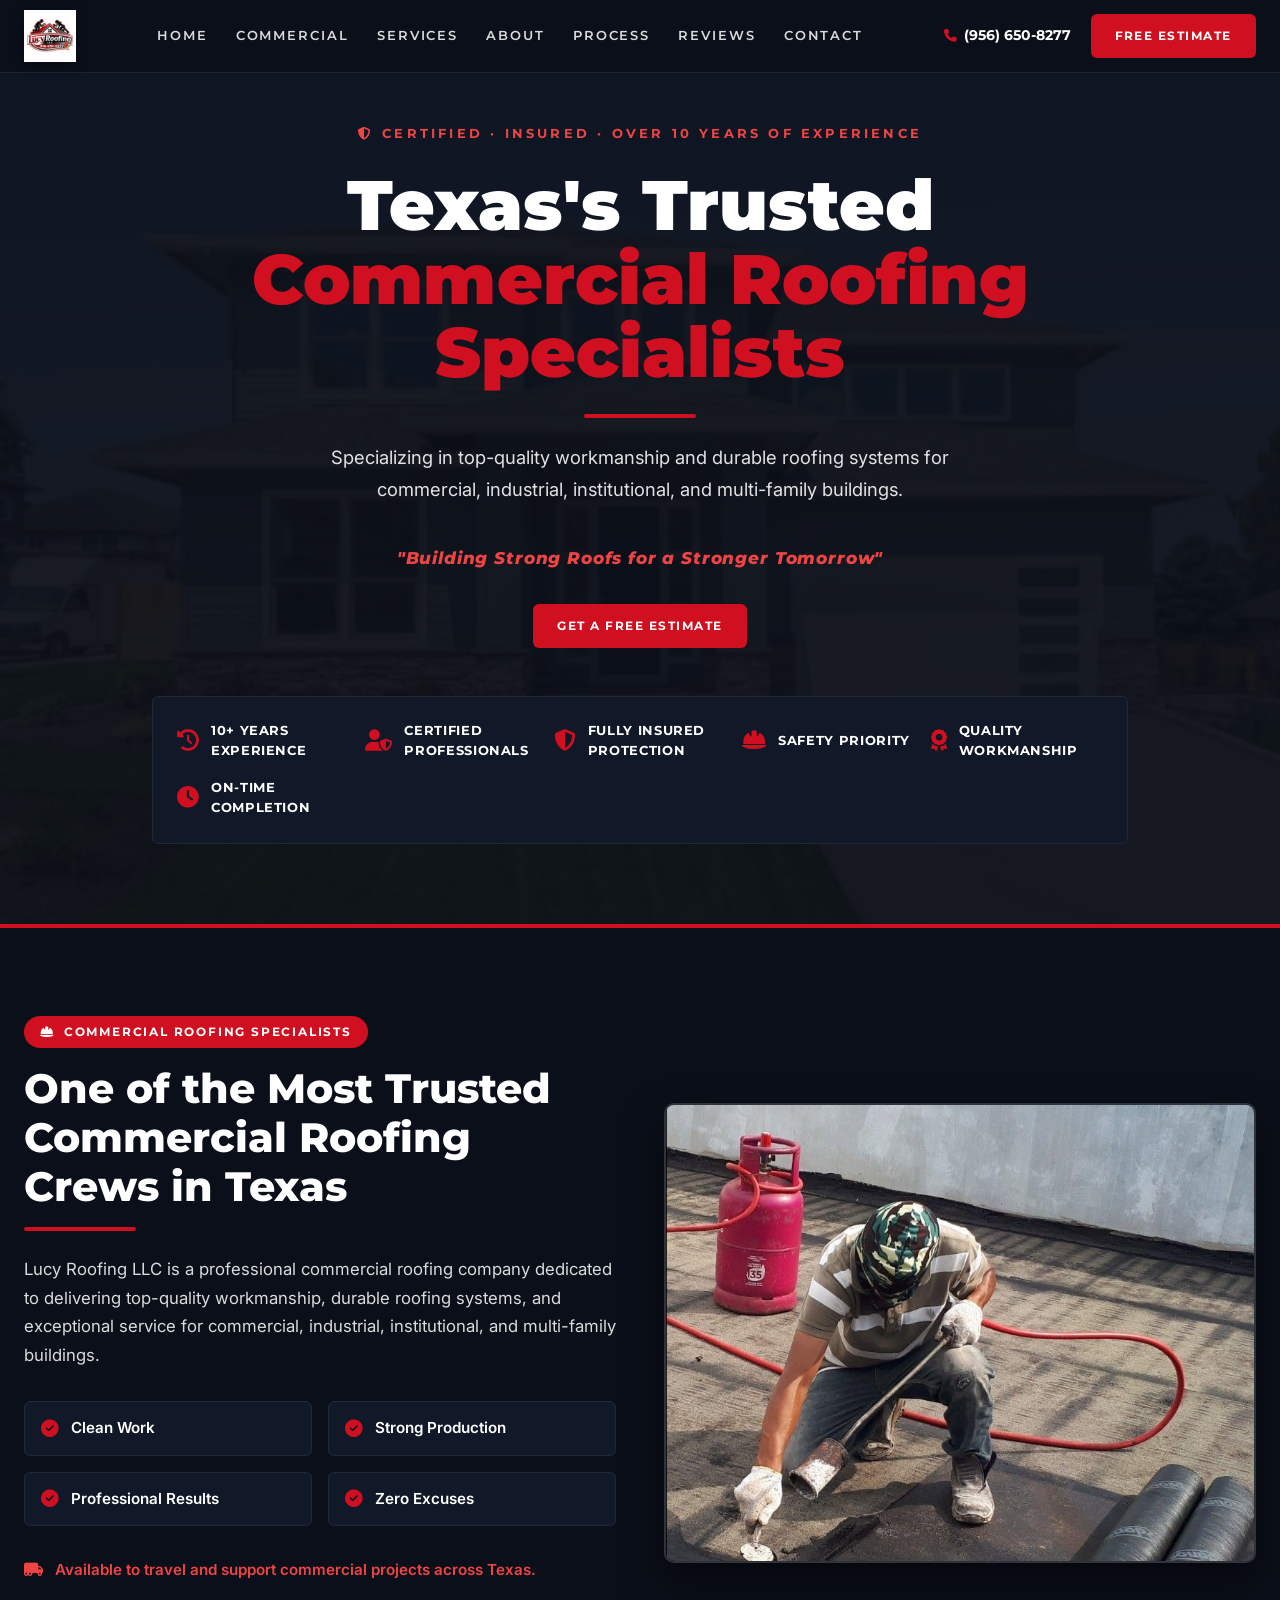
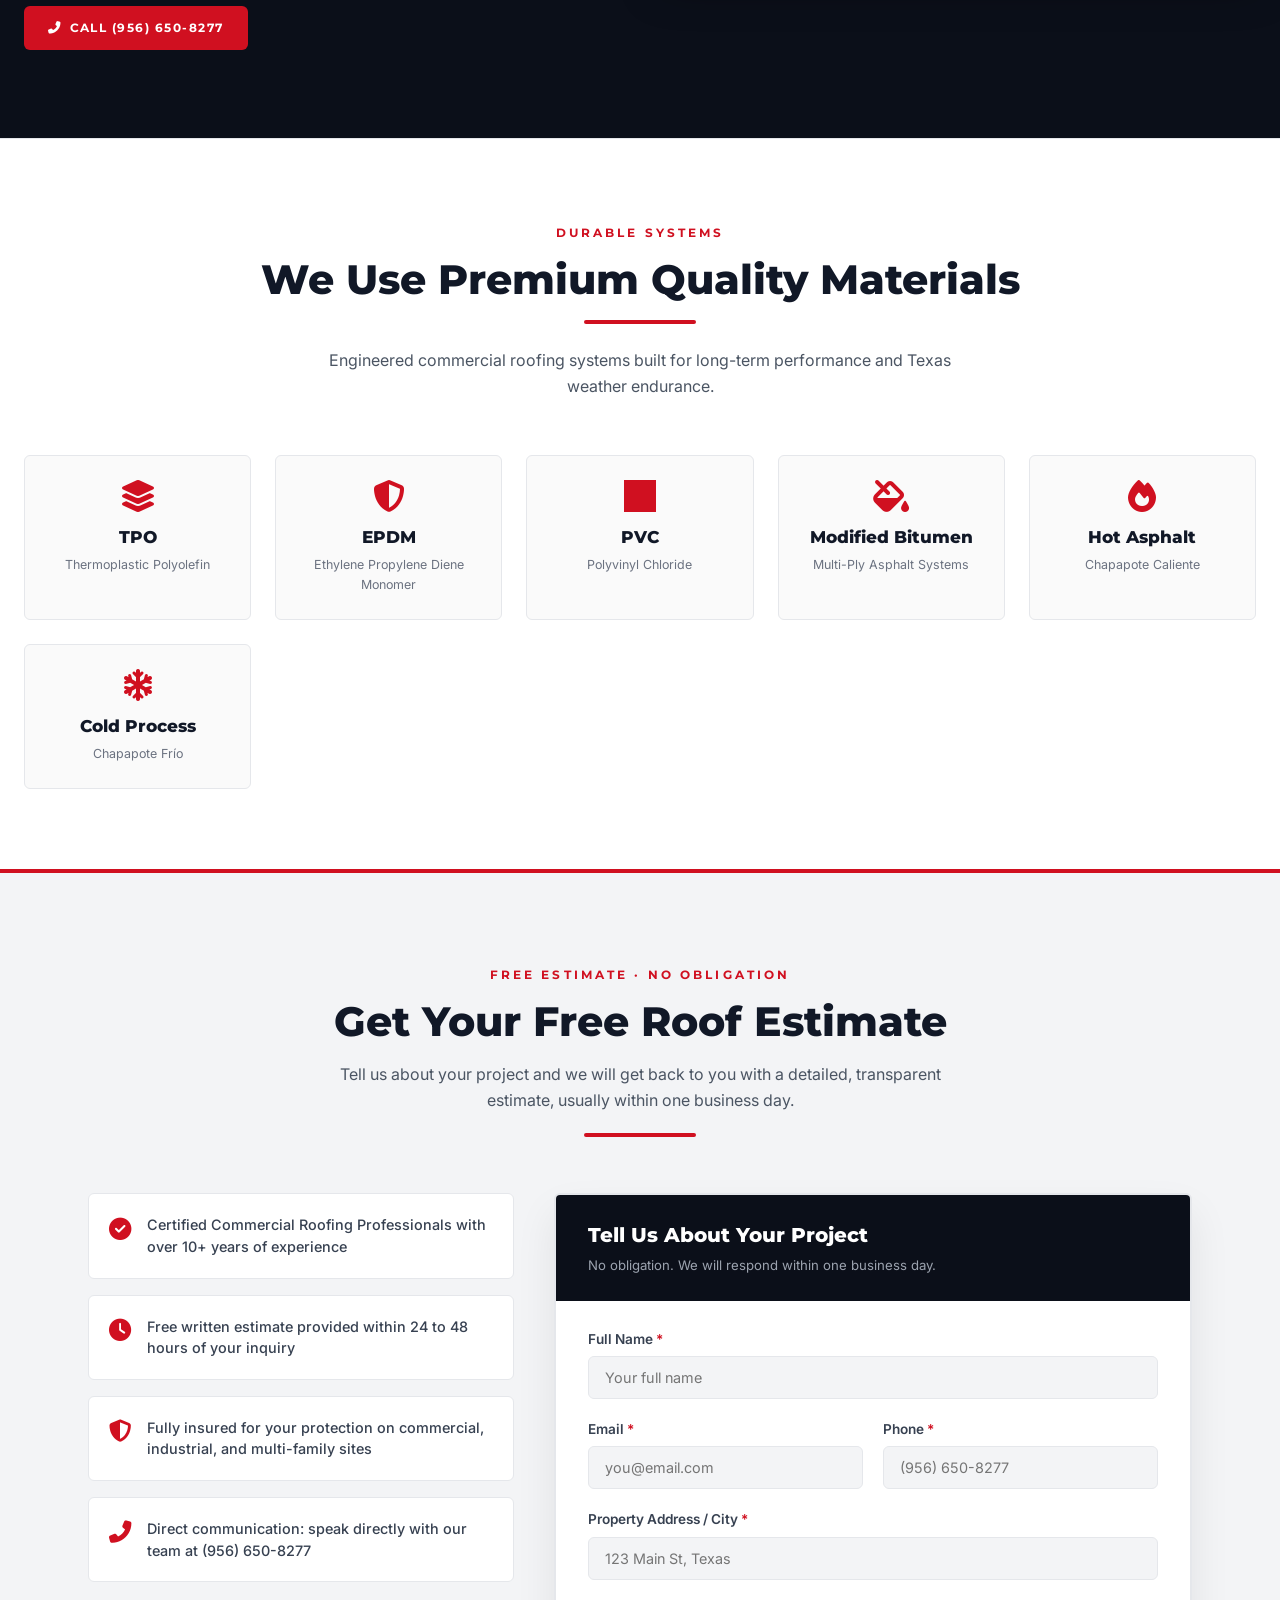
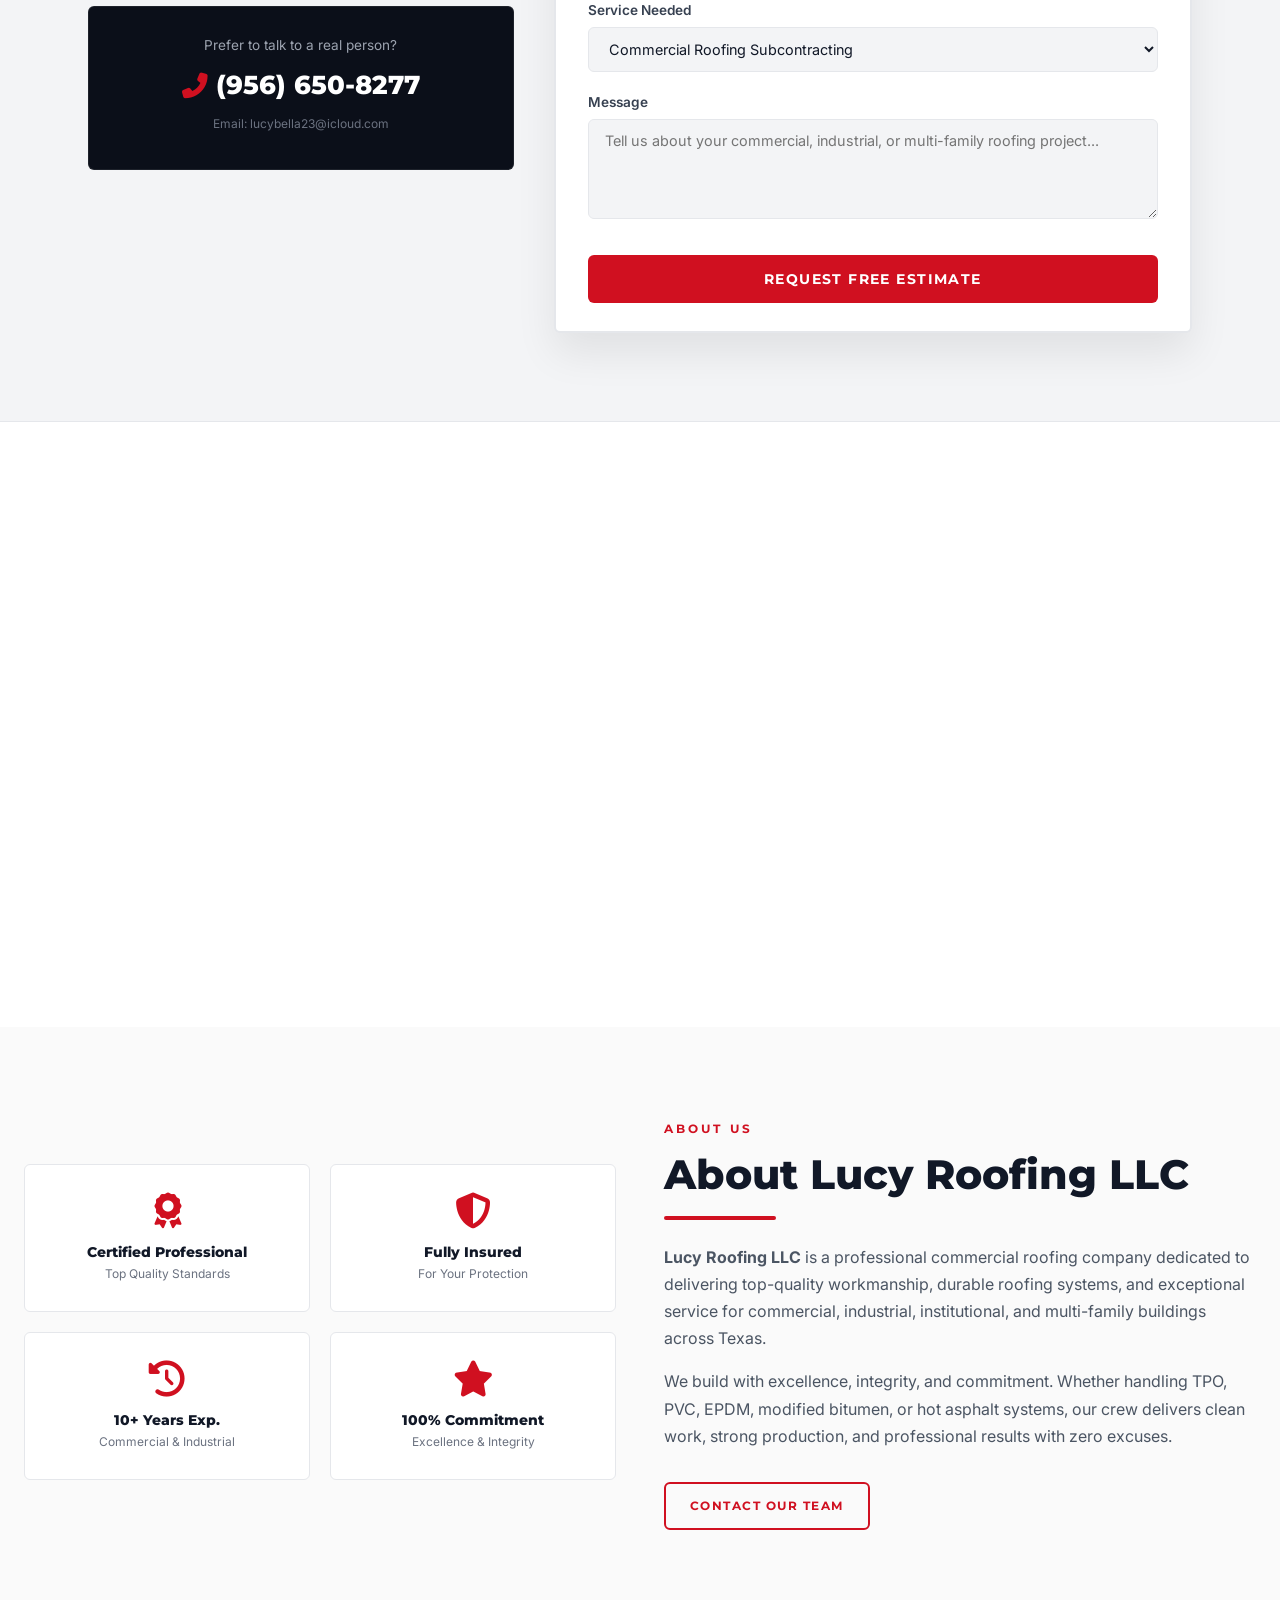
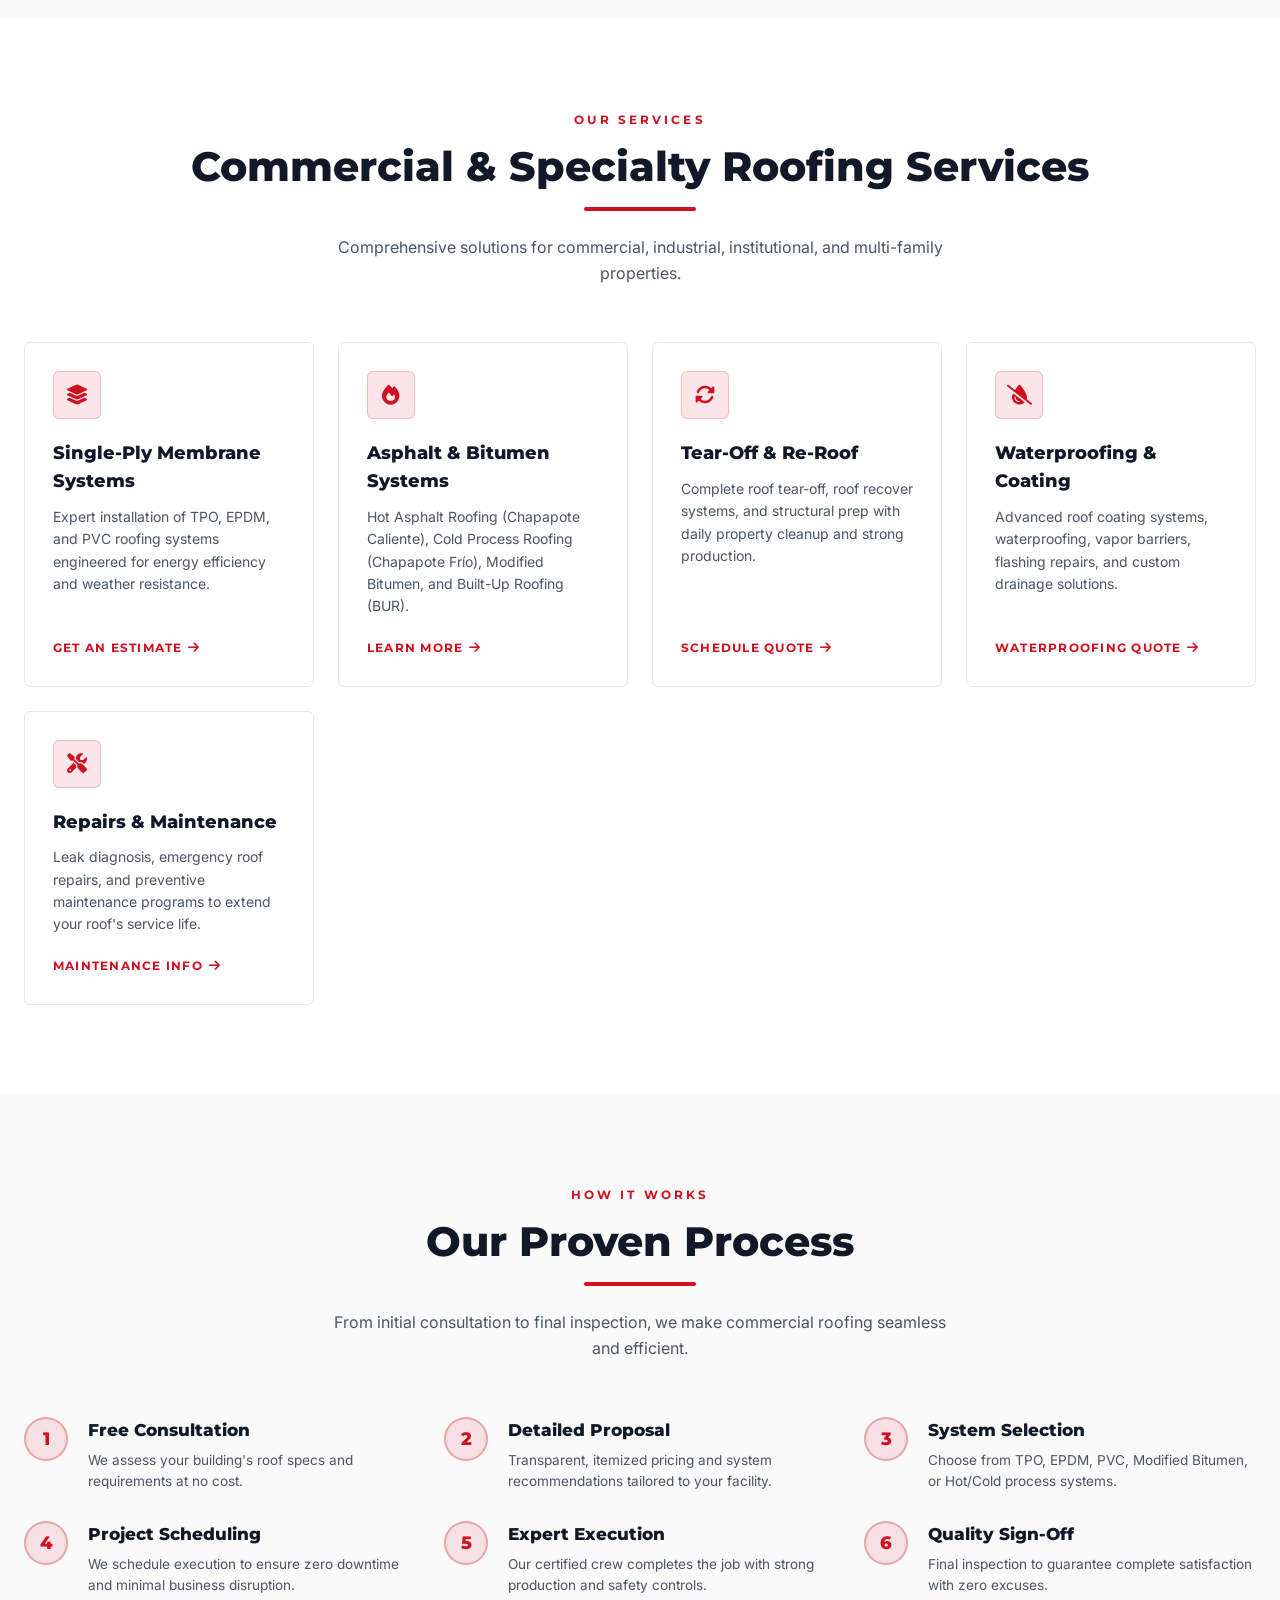
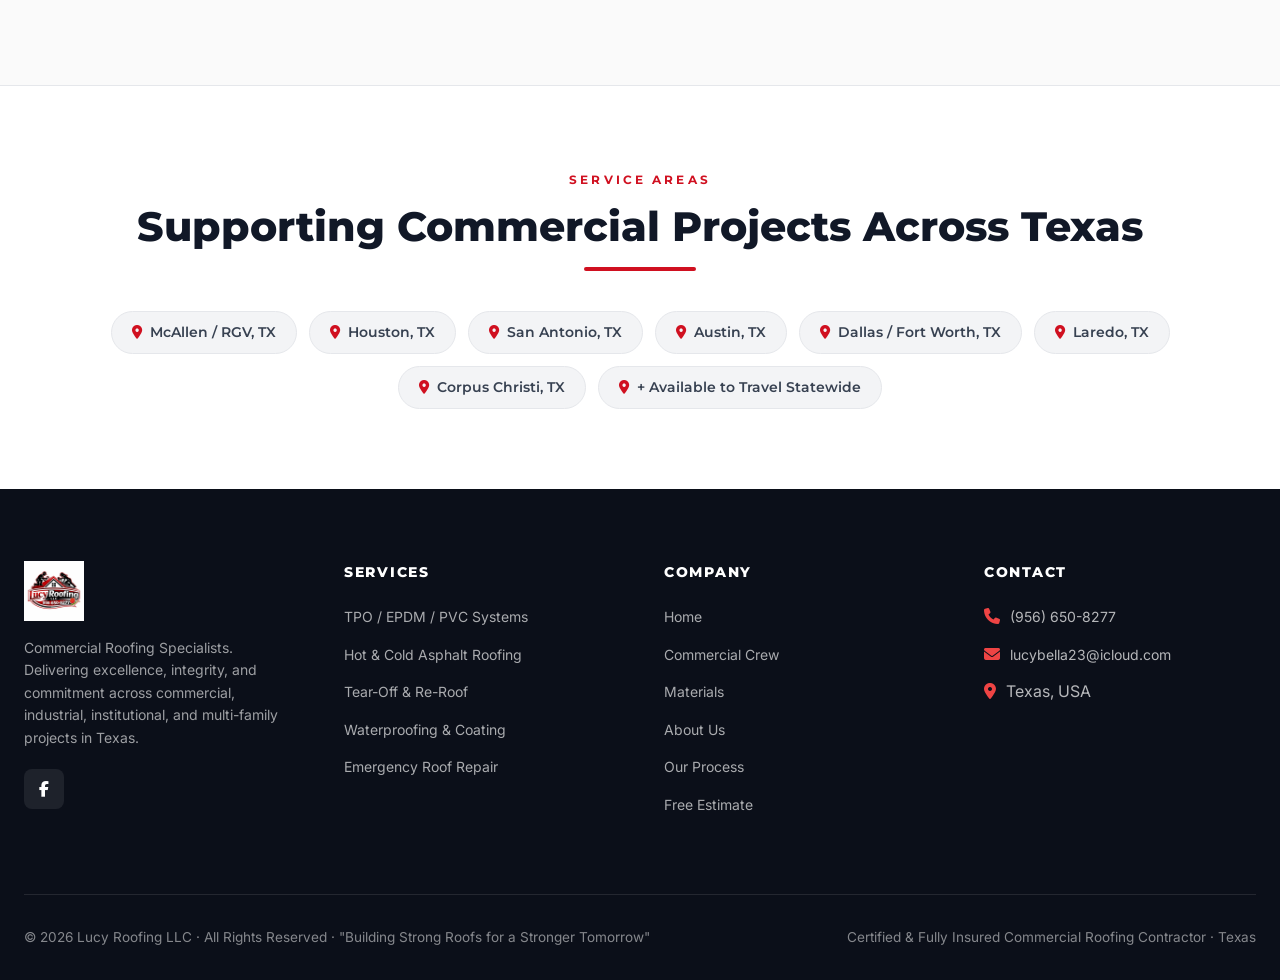
==== index.html @ ffda2b97 "Add Lucy Roofing LLC website and assets" ====
<!DOCTYPE html>
<html lang="en">
<head>
  <meta charset="UTF-8" />
  <meta name="viewport" content="width=device-width, initial-scale=1.0" />
  <title>Lucy Roofing LLC | Commercial Roofing Specialists | Texas</title>
  <meta name="description" content="Lucy Roofing LLC — Commercial Roofing Specialists with Over 10 Years of Experience. Specialists in TPO, EPDM, PVC, Modified Bitumen, BUR, Hot Asphalt & Waterproofing. Certified & Fully Insured." />
  <meta name="keywords" content="commercial roofing Texas, TPO roofing, PVC roofing, EPDM roofing, modified bitumen, hot asphalt roofing, roof repairs, Lucy Roofing LLC" />
  <meta name="robots" content="index, follow" />
  <meta name="geo.region" content="US-TX" />
  <meta name="geo.placename" content="Texas" />
  
  <link rel="canonical" href="https://lucyroofingllc.com/" />
  <link rel="preconnect" href="https://fonts.googleapis.com" />
  <link rel="preconnect" href="https://fonts.gstatic.com" crossorigin />
  <link href="https://fonts.googleapis.com/css2?family=Montserrat:wght@400;500;600;700;800;900&family=Inter:wght@400;500;600;700&display=swap" rel="stylesheet" />
  <link rel="stylesheet" href="https://cdnjs.cloudflare.com/ajax/libs/font-awesome/6.5.0/css/all.min.css" />

  <script type="application/ld+json">
  {
    "@context":"https://schema.org",
    "@type":"RoofingContractor",
    "name":"Lucy Roofing LLC",
    "image":"https://lucyroofingllc.com/logo.jpg",
    "url":"https://lucyroofingllc.com",
    "telephone":"+1-956-650-8277",
    "email":"lucybella23@icloud.com",
    "priceRange":"$$",
    "address":{"@type":"PostalAddress","addressLocality":"Texas","addressRegion":"TX","addressCountry":"US"},
    "openingHoursSpecification":[
      {"@type":"OpeningHoursSpecification","dayOfWeek":["Monday","Tuesday","Wednesday","Thursday","Friday"],"opens":"08:00","closes":"18:00"},
      {"@type":"OpeningHoursSpecification","dayOfWeek":["Saturday"],"opens":"09:00","closes":"15:00"}
    ]
  }
  </script>

  <style>
    *, *::before, *::after { box-sizing: border-box; margin: 0; padding: 0; }
    
    :root {
      --charcoal-950: #0B0F19;
      --charcoal-900: #111827;
      --charcoal-800: #1F2937;
      --brand-red:    #D01020;
      --brand-red-dk: #991B1B;
      --brand-red-lt: #EF4444;
      --gray-900:     #111827;
      --gray-700:     #374151;
      --gray-600:     #4B5563;
      --gray-500:     #6B7280;
      --gray-400:     #9CA3AF;
      --gray-200:     #E5E7EB;
      --gray-100:     #F3F4F6;
      --gray-50:      #FAFAFA;
      --white:        #FFFFFF;
      
      --font-heading: 'Montserrat', sans-serif;
      --font-body:    'Inter', sans-serif;
      --radius:       6px;
      --transition:   all 0.3s cubic-bezier(0.4, 0, 0.2, 1);
    }

    html { scroll-behavior: smooth; font-size: 16px; }
    body { font-family: var(--font-body); color: var(--gray-700); background-color: var(--white); overflow-x: hidden; line-height: 1.6; }
    img { max-width: 100%; height: auto; display: block; }
    a { text-decoration: none; color: inherit; }
    ul { list-style: none; }

    .max-w-7xl { max-width: 80rem; margin: 0 auto; padding: 0 1.5rem; }
    .max-w-6xl { max-width: 72rem; margin: 0 auto; padding: 0 1.5rem; }
    .max-w-5xl { max-width: 64rem; margin: 0 auto; padding: 0 1.5rem; }

    /* Keyframes */
    @keyframes pulseRing { 0% { box-shadow: 0 0 0 0 rgba(208, 16, 32, 0.5); } 70% { box-shadow: 0 0 0 14px rgba(208, 16, 32, 0); } 100% { box-shadow: 0 0 0 0 rgba(208, 16, 32, 0); } }

    .aos-init { opacity: 0; transition: opacity 0.8s cubic-bezier(0.16, 1, 0.3, 1), transform 0.8s cubic-bezier(0.16, 1, 0.3, 1); }
    .aos-fade-up { transform: translateY(35px); }
    .aos-fade-left { transform: translateX(-35px); }
    .aos-fade-right { transform: translateX(35px); }
    .aos-zoom { transform: scale(0.94); }

    .aos-animate { opacity: 1 !important; transform: translateY(0) translateX(0) scale(1) !important; }

    /* Buttons */
    .btn-primary {
      display: inline-flex; align-items: center; justify-content: center; gap: 0.5rem;
      background-color: var(--brand-red); color: var(--white);
      font-family: var(--font-heading); font-weight: 700; font-size: 0.78rem;
      text-transform: uppercase; letter-spacing: 0.12em;
      padding: 0.75rem 1.5rem; border-radius: var(--radius); border: none;
      cursor: pointer; transition: var(--transition); position: relative; overflow: hidden; white-space: nowrap;
    }
    .btn-primary:hover { background-color: var(--brand-red-dk); transform: translateY(-2px); box-shadow: 0 10px 20px rgba(208, 16, 32, 0.35); }

    .btn-outline {
      display: inline-flex; align-items: center; justify-content: center; gap: 0.5rem;
      background-color: transparent; color: var(--brand-red);
      font-family: var(--font-heading); font-weight: 700; font-size: 0.78rem;
      text-transform: uppercase; letter-spacing: 0.12em;
      padding: 0.75rem 1.5rem; border-radius: var(--radius);
      border: 2px solid var(--brand-red); cursor: pointer; transition: var(--transition); white-space: nowrap;
    }
    .btn-outline:hover { background-color: var(--brand-red); color: var(--white); }

    /* Top Sticky Mobile Call Bar */
    .mobile-call-bar {
      position: fixed; top: 0; left: 0; right: 0; z-index: 50;
      height: 3rem; background-color: var(--brand-red); color: var(--white);
      display: flex; align-items: center; justify-content: center; gap: 0.5rem;
      font-family: var(--font-heading); font-weight: 700; font-size: 0.9rem;
      box-shadow: 0 2px 10px rgba(0,0,0,0.15); 
    }
    @media (min-width: 768px) { .mobile-call-bar { display: none; } }

    /* Header & Navigation */
    .header {
      position: fixed; top: 3rem; left: 0; right: 0; z-index: 40;
      background-color: var(--charcoal-950);
      transition: var(--transition); border-bottom: 1px solid rgba(255,255,255,0.08);
    }
    @media (min-width: 768px) { .header { top: 0; } }
    .header.scrolled { background-color: var(--charcoal-950); box-shadow: 0 4px 20px rgba(0,0,0,0.4); }
    
    .header-inner { display: flex; align-items: center; justify-content: space-between; height: 4.5rem; }
    
    /* Official Logo Link */
    .logo-img-link { display: flex; align-items: center; height: 100%; }
    .header-logo-img { height: 3.25rem; width: auto; object-fit: contain; filter: drop-shadow(0 2px 6px rgba(0,0,0,0.4)); transition: transform 0.3s; }
    .logo-img-link:hover .header-logo-img { transform: scale(1.04); }

    .nav-menu { display: none; align-items: center; gap: 0.85rem; }
    @media (min-width: 1024px) { .nav-menu { display: flex; } }
    @media (min-width: 1280px) { .nav-menu { gap: 1.75rem; } }

    .nav-link {
      font-family: var(--font-heading); font-size: 0.75rem; font-weight: 600;
      color: rgba(255, 255, 255, 0.85); text-transform: uppercase; letter-spacing: 0.12em;
      position: relative; transition: color 0.2s; white-space: nowrap;
    }
    @media (min-width: 1280px) { .nav-link { font-size: 0.8rem; letter-spacing: 0.15em; } }
    .nav-link::after {
      content: ''; position: absolute; bottom: -4px; left: 0; width: 0; height: 2px;
      background-color: var(--brand-red); transition: width 0.3s;
    }
    .nav-link:hover { color: var(--brand-red-lt); }
    .nav-link:hover::after { width: 100%; }

    .header-right { display: flex; align-items: center; gap: 1.25rem; }
    .header-phone {
      display: none; align-items: center; gap: 0.4rem;
      font-family: var(--font-heading); font-weight: 700; font-size: 0.85rem;
      color: var(--white); transition: color 0.2s; white-space: nowrap;
    }
    @media (min-width: 768px) { .header-phone { display: flex; } }
    .header-phone i { color: var(--brand-red); font-size: 0.8rem; }
    .header-phone:hover { color: var(--brand-red-lt); }

    .mobile-menu-btn {
      display: flex; background: none; border: none; color: var(--white);
      font-size: 1.4rem; cursor: pointer;
    }
    @media (min-width: 1024px) { .mobile-menu-btn { display: none; } }

    /* Mobile Nav Dropdown */
    .mobile-dropdown {
      display: none; background-color: var(--charcoal-950);
      padding: 1.5rem; border-top: 1px solid rgba(255,255,255,0.1);
    }
    .mobile-dropdown.open { display: block; }
    .mobile-dropdown a {
      display: block; color: var(--white); padding: 0.875rem 0;
      font-family: var(--font-heading); font-weight: 700; font-size: 0.9rem;
      border-bottom: 1px solid rgba(255,255,255,0.08); text-transform: uppercase; letter-spacing: 0.1em;
    }

    /* Hero Section */
    .hero-section {
      position: relative; min-height: 100vh; display: flex; align-items: center; justify-content: center;
      background-color: var(--charcoal-950); overflow: hidden; padding-top: 7.5rem; padding-bottom: 5rem;
    }
    .hero-bg-img {
      position: absolute; inset: 0; width: 100%; height: 100%; object-fit: cover;
      opacity: 0.35; filter: brightness(0.85); transform: scale(1.02); transition: transform 10s ease-out;
    }
    .hero-section:hover .hero-bg-img { transform: scale(1.05); }
    .hero-overlay {
      position: absolute; inset: 0;
      background-color: rgba(11,15,25,0.82);
    }
    .hero-content { position: relative; z-index: 10; text-align: center; color: var(--white); }
    
    .hero-badge {
      display: inline-flex; align-items: center; gap: 0.5rem;
      color: var(--brand-red-lt); font-family: var(--font-heading); font-weight: 700;
      font-size: 0.8rem; text-transform: uppercase; letter-spacing: 0.25em; margin-bottom: 1.5rem;
    }
    .hero-title {
      font-family: var(--font-heading); font-weight: 900;
      font-size: clamp(2.3rem, 5.5vw, 4.5rem); line-height: 1.05; margin-bottom: 1.5rem;
    }
    .hero-title span { color: var(--brand-red); }
    
    .divider-line {
      height: 4px; width: 7rem; background-color: var(--brand-red);
      border-radius: 9999px; margin: 0 auto 1.5rem;
    }

    .hero-subtitle {
      font-size: clamp(0.95rem, 1.8vw, 1.15rem); color: rgba(255,255,255,0.88);
      max-width: 44rem; margin: 0 auto 2.5rem; line-height: 1.7;
    }

    .hero-tagline {
      font-family: var(--font-heading); font-weight: 800; font-style: italic;
      color: var(--brand-red-lt); font-size: 1.05rem; margin-bottom: 2rem; letter-spacing: 0.05em;
    }

    /* Authority Pillars Grid */
    .authority-pillars {
      display: grid; grid-template-columns: repeat(auto-fit, minmax(170px, 1fr)); gap: 1rem;
      margin-top: 3rem; background-color: var(--charcoal-900); padding: 1.5rem; border-radius: var(--radius);
      border: 1px solid var(--charcoal-800);
    }
    .pillar-item { display: flex; align-items: center; gap: 0.75rem; text-align: left; }
    .pillar-item i { color: var(--brand-red); font-size: 1.35rem; flex-shrink: 0; }
    .pillar-item span { font-size: 0.8rem; font-family: var(--font-heading); font-weight: 700; color: var(--white); text-transform: uppercase; letter-spacing: 0.05em; }

    /* Commercial Subcontracting Highlight Section */
    .commercial-highlight-section {
      background-color: var(--charcoal-950); color: var(--white); padding: 5.5rem 0;
      position: relative; overflow: hidden; border-top: 4px solid var(--brand-red);
    }
    .comm-grid { display: grid; grid-template-columns: 1fr; gap: 3rem; align-items: center; }
    @media (min-width: 1024px) { .comm-grid { grid-template-columns: 1fr 1fr; } }

    .comm-badge {
      display: inline-flex; align-items: center; gap: 0.5rem; background-color: var(--brand-red);
      color: var(--white); border: none; padding: 0.4rem 1rem;
      border-radius: 9999px; font-family: var(--font-heading); font-weight: 700; font-size: 0.75rem;
      text-transform: uppercase; letter-spacing: 0.15em; margin-bottom: 1rem;
    }

    .comm-features-list { display: grid; grid-template-columns: 1fr 1fr; gap: 1rem; margin: 2rem 0; }
    .comm-feat-item {
      display: flex; align-items: center; gap: 0.75rem; padding: 0.875rem 1rem;
      background-color: var(--charcoal-900); border: 1px solid var(--charcoal-800);
      border-radius: var(--radius); font-weight: 600; font-size: 0.95rem; color: var(--white);
    }
    .comm-feat-item i { color: var(--brand-red); font-size: 1.1rem; }

    .comm-image-wrapper {
      position: relative; border-radius: 10px; overflow: hidden;
      border: 2px solid rgba(255,255,255,0.15); box-shadow: 0 20px 40px rgba(0,0,0,0.5);
      max-height: 460px;
    }
    .comm-image-wrapper img {
      width: 100%; height: 100%; object-fit: cover; transition: transform 0.5s ease;
    }
    .comm-image-wrapper:hover img { transform: scale(1.03); }

    /* Materials Grid Section */
    .materials-section { padding: 5rem 0; background-color: var(--white); border-top: 1px solid var(--gray-200); }
    .materials-grid { display: grid; grid-template-columns: repeat(auto-fit, minmax(220px, 1fr)); gap: 1.5rem; margin-top: 2.5rem; }
    .material-card {
      background-color: var(--gray-50); border: 1px solid var(--gray-200);
      border-radius: var(--radius); padding: 1.5rem; text-align: center; transition: var(--transition);
    }
    .material-card:hover { border-color: var(--brand-red); transform: translateY(-4px); box-shadow: 0 10px 25px rgba(0,0,0,0.06); }
    .material-card i { font-size: 2rem; color: var(--brand-red); margin-bottom: 0.75rem; }
    .material-card h4 { font-family: var(--font-heading); font-weight: 800; font-size: 1.05rem; color: var(--gray-900); margin-bottom: 0.25rem; }
    .material-card span { font-size: 0.78rem; color: var(--gray-500); display: block; }

    /* Free Estimate Form Section */
    .estimate-section {
      background-color: var(--gray-100); padding: 5.5rem 0;
      border-top: 4px solid var(--brand-red);
    }
    .section-header { text-align: center; margin-bottom: 3.5rem; }
    .section-subtitle-tag {
      display: inline-block; color: var(--brand-red); font-family: var(--font-heading);
      font-weight: 700; font-size: 0.78rem; text-transform: uppercase; letter-spacing: 0.25em; margin-bottom: 0.75rem;
    }
    .section-title {
      font-family: var(--font-heading); font-weight: 800;
      font-size: clamp(1.8rem, 3.2vw, 2.75rem); color: var(--gray-900); line-height: 1.2; margin-bottom: 1rem;
    }
    .section-desc { font-size: 1rem; color: var(--gray-600); max-width: 40rem; margin: 0 auto; }

    .estimate-grid { display: grid; grid-template-columns: 1fr; gap: 2.5rem; }
    @media (min-width: 1024px) { .estimate-grid { grid-template-columns: 2fr 3fr; } }

    .trust-card {
      display: flex; align-items: flex-start; gap: 1rem; padding: 1.25rem;
      background-color: var(--white); border: 1px solid var(--gray-200); border-radius: var(--radius);
      transition: var(--transition); margin-bottom: 1rem;
    }
    .trust-card:hover { border-color: rgba(208, 16, 32, 0.4); box-shadow: 0 6px 16px rgba(0,0,0,0.06); transform: translateX(5px); }
    .trust-icon { color: var(--brand-red); font-size: 1.4rem; flex-shrink: 0; margin-top: 0.2rem; }
    .trust-card p { font-size: 0.9rem; color: var(--gray-700); line-height: 1.5; font-weight: 500; }

    .phone-box {
      background-color: var(--charcoal-950); color: var(--white);
      border-radius: var(--radius); padding: 1.75rem; text-align: center; margin-top: 1.5rem;
      border: 1px solid rgba(255,255,255,0.08); transition: var(--transition);
    }
    .phone-box:hover { border-color: var(--brand-red); box-shadow: 0 10px 25px rgba(0,0,0,0.2); }
    .phone-box p { color: var(--gray-400); font-size: 0.85rem; margin-bottom: 0.5rem; }
    .phone-box a {
      font-family: var(--font-heading); font-weight: 800; font-size: 1.6rem;
      color: var(--white); transition: color 0.2s; display: inline-flex; align-items: center; gap: 0.5rem;
    }
    .phone-box a i { color: var(--brand-red); }
    .phone-box a:hover { color: var(--brand-red-lt); }

    /* Form Container */
    .form-container {
      background-color: var(--white); border: 2px solid var(--gray-200);
      border-radius: var(--radius); box-shadow: 0 20px 40px rgba(0,0,0,0.08); overflow: hidden;
    }
    .form-header {
      background-color: var(--charcoal-950); color: var(--white); padding: 1.5rem 2rem;
    }
    .form-header h3 { font-family: var(--font-heading); font-weight: 800; font-size: 1.25rem; }
    .form-header p { color: var(--gray-400); font-size: 0.825rem; margin-top: 0.25rem; }
    .form-body { padding: 1.75rem 2rem; }

    .form-group { margin-bottom: 1.25rem; }
    .form-group label { display: block; font-size: 0.85rem; font-weight: 600; color: var(--gray-700); margin-bottom: 0.35rem; }
    .form-group label span { color: var(--brand-red); }
    .form-control {
      width: 100%; padding: 0.75rem 1rem; background-color: var(--gray-100);
      border: 1px solid var(--gray-200); border-radius: var(--radius);
      font-family: var(--font-body); font-size: 0.9rem; color: var(--gray-900);
      outline: none; transition: border-color 0.2s, box-shadow 0.2s;
    }
    .form-control:focus { border-color: var(--brand-red); background-color: var(--white); box-shadow: 0 0 0 3px rgba(208, 16, 32, 0.15); }
    .form-row { display: grid; grid-template-columns: 1fr; gap: 1.25rem; }
    @media (min-width: 640px) { .form-row { grid-template-columns: 1fr 1fr; } }
    textarea.form-control { resize: vertical; min-height: 100px; }

    .form-submit-btn {
      width: 100%; padding: 0.95rem; background-color: var(--brand-red); color: var(--white);
      border: none; border-radius: var(--radius); font-family: var(--font-heading);
      font-weight: 700; font-size: 0.88rem; text-transform: uppercase; letter-spacing: 0.1em;
      cursor: pointer; transition: var(--transition); margin-top: 0.5rem;
    }
    .form-submit-btn:hover { background-color: var(--brand-red-dk); transform: translateY(-1px); }

    /* Success Message */
    .form-success-msg { display: none; text-align: center; padding: 2.5rem 1.5rem; }
    .form-success-msg i { font-size: 3.5rem; color: #10B981; margin-bottom: 1rem; }
    .form-success-msg h4 { font-family: var(--font-heading); font-weight: 800; font-size: 1.5rem; color: var(--gray-900); margin-bottom: 0.5rem; }
    .form-success-msg p { color: var(--gray-600); }

    /* Real Facebook Recommendation Section */
    .fb-review-section { padding: 5.5rem 0; background-color: var(--white); border-top: 1px solid var(--gray-200); }
    .review-card-single {
      background-color: var(--gray-50); border: 2px solid var(--gray-200);
      border-radius: 12px; padding: 2rem; max-width: 46rem; margin: 0 auto;
      box-shadow: 0 10px 30px rgba(0,0,0,0.04); position: relative; transition: var(--transition);
    }
    .review-card-single:hover { border-color: rgba(208, 16, 32, 0.4); box-shadow: 0 15px 35px rgba(0,0,0,0.08); }
    
    .reviewer-header { display: flex; align-items: center; justify-content: space-between; margin-bottom: 1.25rem; flex-wrap: wrap; gap: 1rem; }
    .reviewer-info { display: flex; align-items: center; gap: 0.875rem; }
    .reviewer-avatar {
      width: 3.25rem; height: 3.25rem; border-radius: 50%;
      background-color: var(--brand-red); color: var(--white); font-family: var(--font-heading);
      font-weight: 800; font-size: 1.2rem; display: flex; align-items: center; justify-content: center;
    }
    .reviewer-details h4 { font-family: var(--font-heading); font-weight: 800; font-size: 1.05rem; color: var(--gray-900); }
    .reviewer-details span { font-size: 0.8rem; color: var(--gray-500); display: flex; align-items: center; gap: 0.35rem; }
    .fb-badge {
      display: inline-flex; align-items: center; gap: 0.4rem; padding: 0.4rem 0.875rem;
      background-color: rgba(24, 119, 242, 0.1); color: #1877F2; border-radius: 9999px;
      font-family: var(--font-heading); font-weight: 700; font-size: 0.75rem; text-transform: uppercase;
    }

    .review-body-text { font-size: 1rem; color: var(--gray-700); line-height: 1.7; font-style: italic; margin-bottom: 1.25rem; }
    .fb-link-btn {
      display: inline-flex; align-items: center; gap: 0.5rem; color: #1877F2;
      font-family: var(--font-heading); font-weight: 700; font-size: 0.825rem; text-transform: uppercase; letter-spacing: 0.05em;
    }
    .fb-link-btn:hover { text-decoration: underline; }

    /* About / Integrity Section */
    .about-section { padding: 5.5rem 0; background-color: var(--gray-50); }
    .about-grid { display: grid; grid-template-columns: 1fr; gap: 3rem; align-items: center; }
    @media (min-width: 1024px) { .about-grid { grid-template-columns: 1fr 1fr; } }

    .awards-grid { display: grid; grid-template-columns: 1fr 1fr; gap: 1.25rem; }
    .award-card {
      background-color: var(--white); border: 1px solid var(--gray-200);
      border-radius: var(--radius); padding: 1.75rem; text-align: center;
      transition: var(--transition); display: flex; flex-direction: column; align-items: center; justify-content: center;
    }
    .award-card:hover { border-color: rgba(208, 16, 32, 0.4); box-shadow: 0 10px 20px rgba(0,0,0,0.05); transform: translateY(-3px); }
    .award-card i { font-size: 2.25rem; color: var(--brand-red); margin-bottom: 0.75rem; }
    .award-card strong { font-family: var(--font-heading); font-weight: 800; font-size: 0.9rem; color: var(--gray-900); display: block; }
    .award-card span { font-size: 0.75rem; color: var(--gray-500); }

    /* Services Section */
    .services-section { padding: 5.5rem 0; background-color: var(--white); }
    .services-grid { display: grid; grid-template-columns: repeat(auto-fit, minmax(280px, 1fr)); gap: 1.5rem; margin-top: 3rem; }

    .service-card {
      border: 1px solid var(--gray-200); border-radius: var(--radius);
      padding: 1.75rem; background-color: var(--white); transition: var(--transition);
      display: flex; flex-direction: column;
    }
    .service-card:hover { border-color: rgba(208, 16, 32, 0.4); box-shadow: 0 12px 30px rgba(0,0,0,0.06); transform: translateY(-5px); }
    .service-icon-box {
      width: 3rem; height: 3rem; border-radius: var(--radius);
      background-color: rgba(208, 16, 32, 0.1); border: 1px solid rgba(208, 16, 32, 0.2);
      display: flex; align-items: center; justify-content: center;
      color: var(--brand-red); font-size: 1.25rem; margin-bottom: 1.25rem; transition: var(--transition);
    }
    .service-card:hover .service-icon-box { background-color: var(--brand-red); color: var(--white); }
    .service-card h3 { font-family: var(--font-heading); font-weight: 800; font-size: 1.1rem; color: var(--gray-900); margin-bottom: 0.65rem; }
    .service-card p { font-size: 0.875rem; color: var(--gray-600); line-height: 1.6; margin-bottom: 1.25rem; flex-grow: 1; }
    .service-link {
      font-family: var(--font-heading); font-weight: 700; font-size: 0.78rem;
      color: var(--brand-red); text-transform: uppercase; letter-spacing: 0.1em;
      display: inline-flex; align-items: center; gap: 0.35rem; transition: gap 0.2s;
    }
    .service-card:hover .service-link { gap: 0.6rem; }

    /* 6-Step Process Section */
    .process-section { padding: 5.5rem 0; background-color: var(--gray-50); }
    .process-grid { display: grid; grid-template-columns: repeat(auto-fit, minmax(300px, 1fr)); gap: 1.75rem; margin-top: 3.5rem; }

    .process-item { display: flex; align-items: flex-start; gap: 1.25rem; }
    .step-number {
      width: 2.75rem; height: 2.75rem; border-radius: 50%;
      background-color: rgba(208, 16, 32, 0.1); border: 2px solid rgba(208, 16, 32, 0.3);
      display: flex; align-items: center; justify-content: center;
      font-family: var(--font-heading); font-weight: 800; font-size: 1.1rem; color: var(--brand-red);
      flex-shrink: 0; transition: var(--transition);
    }
    .process-item:hover .step-number { background-color: var(--brand-red); color: var(--white); border-color: var(--brand-red); transform: scale(1.1); }
    .step-content h3 { font-family: var(--font-heading); font-weight: 800; font-size: 1.05rem; color: var(--gray-900); margin-bottom: 0.35rem; }
    .step-content p { font-size: 0.85rem; color: var(--gray-600); line-height: 1.6; }

    /* Service Areas */
    .areas-section { padding: 5rem 0; background-color: var(--white); border-top: 1px solid var(--gray-200); }
    .areas-flex { display: flex; flex-wrap: wrap; gap: 0.75rem; justify-content: center; margin-top: 2.5rem; }
    .area-chip {
      padding: 0.6rem 1.25rem; background-color: var(--gray-100); border: 1px solid var(--gray-200);
      border-radius: 9999px; font-family: var(--font-heading); font-weight: 600; font-size: 0.85rem;
      color: var(--gray-700); transition: var(--transition);
    }
    .area-chip:hover { background-color: var(--brand-red); color: var(--white); border-color: var(--brand-red); transform: scale(1.04); }

    /* Footer */
    .footer { background-color: var(--charcoal-950); color: rgba(255,255,255,0.7); padding: 4.5rem 0 2rem; }
    .footer-grid { display: grid; grid-template-columns: repeat(auto-fit, minmax(200px, 1fr)); gap: 3rem; margin-bottom: 4rem; }
    .footer-col h4 { font-family: var(--font-heading); font-weight: 800; color: var(--white); font-size: 0.9rem; text-transform: uppercase; letter-spacing: 0.12em; margin-bottom: 1.25rem; }
    .footer-col ul li { margin-bottom: 0.75rem; }
    .footer-col ul li a { font-size: 0.875rem; color: rgba(255,255,255,0.65); transition: color 0.2s; }
    .footer-col ul li a:hover { color: var(--brand-red-lt); }
    
    .social-links { display: flex; gap: 0.75rem; margin-top: 1.25rem; }
    .social-icon {
      width: 2.5rem; height: 2.5rem; border-radius: 8px; background-color: rgba(255,255,255,0.08);
      display: flex; align-items: center; justify-content: center; color: var(--white);
      transition: var(--transition);
    }
    .social-icon:hover { background-color: #1877F2; transform: translateY(-2px); }

    .footer-bottom {
      border-top: 1px solid rgba(255,255,255,0.1); padding-top: 2rem;
      display: flex; justify-content: space-between; align-items: center; flex-wrap: wrap; gap: 1rem;
      font-size: 0.85rem; color: rgba(255,255,255,0.5);
    }

    .footer-logo-img { height: 3.75rem; width: auto; object-fit: contain; margin-bottom: 1rem; }

    @media (max-width: 768px) {
      .services-grid, .process-grid { grid-template-columns: 1fr; }
      .footer-bottom { flex-direction: column; text-align: center; }
    }
  </style>
</head>
<body>

  <!-- Mobile Top Call Bar -->
  <a href="tel:+19566508277" class="mobile-call-bar">
    <i class="fas fa-phone"></i> Call Now: (956) 650-8277
  </a>

  <!-- Header / Navbar -->
  <header class="header" id="header">
    <div class="max-w-7xl">
      <div class="header-inner">
        
        <!-- Official Client Logo -->
        <a href="#" class="logo-img-link">
          <img src="logo.jpg" alt="Lucy Roofing LLC" class="header-logo-img" />
        </a>

        <!-- Streamlined Navigation Menu -->
        <nav class="nav-menu">
          <a href="#" class="nav-link">Home</a>
          <a href="#commercial" class="nav-link">Commercial</a>
          <a href="#services" class="nav-link">Services</a>
          <a href="#about" class="nav-link">About</a>
          <a href="#process" class="nav-link">Process</a>
          <a href="#reviews" class="nav-link">Reviews</a>
          <a href="#contact" class="nav-link">Contact</a>
        </nav>

        <!-- Header Right -->
        <div class="header-right">
          <a href="tel:+19566508277" class="header-phone">
            <i class="fas fa-phone"></i> (956) 650-8277
          </a>
          <a href="#contact" class="btn-primary">Free Estimate</a>
          <button class="mobile-menu-btn" id="mobileMenuBtn" aria-label="Toggle Menu">
            <i class="fas fa-bars"></i>
          </button>
        </div>

      </div>
    </div>

    <!-- Mobile Navigation Dropdown -->
    <div class="mobile-dropdown" id="mobileDropdown">
      <a href="#">Home</a>
      <a href="#commercial">Commercial</a>
      <a href="#materials">Materials</a>
      <a href="#services">Services</a>
      <a href="#about">About</a>
      <a href="#process">Process</a>
      <a href="#reviews">Reviews</a>
      <a href="#areas">Service Areas</a>
      <a href="#contact">Get Free Estimate</a>
    </div>
  </header>

  <!-- Hero Section -->
  <section class="hero-section">
    <img src="hero-bg.png" alt="Lucy Roofing LLC - Commercial Roofing Specialists" class="hero-bg-img" />
    <div class="hero-overlay"></div>

    <div class="max-w-5xl hero-content aos-init aos-fade-up">
      <div class="hero-badge">
        <i class="fas fa-shield-alt"></i> Certified &middot; Insured &middot; Over 10 Years of Experience
      </div>

      <h1 class="hero-title">
        Texas's Trusted<br />
        <span>Commercial Roofing Specialists</span>
      </h1>

      <div class="divider-line"></div>

      <p class="hero-subtitle">
        Specializing in top-quality workmanship and durable roofing systems for commercial, industrial, institutional, and multi-family buildings.
      </p>

      <div class="hero-tagline">
        "Building Strong Roofs for a Stronger Tomorrow"
      </div>

      <div>
        <a href="#contact" class="btn-primary">Get A Free Estimate</a>
      </div>

      <div class="authority-pillars">
        <div class="pillar-item"><i class="fas fa-history"></i><span>10+ Years Experience</span></div>
        <div class="pillar-item"><i class="fas fa-user-shield"></i><span>Certified Professionals</span></div>
        <div class="pillar-item"><i class="fas fa-shield-alt"></i><span>Fully Insured Protection</span></div>
        <div class="pillar-item"><i class="fas fa-hard-hat"></i><span>Safety Priority</span></div>
        <div class="pillar-item"><i class="fas fa-award"></i><span>Quality Workmanship</span></div>
        <div class="pillar-item"><i class="fas fa-clock"></i><span>On-Time Completion</span></div>
      </div>
    </div>
  </section>

  <!-- Commercial Subcontracting Highlight Section -->
  <section class="commercial-highlight-section" id="commercial">
    <div class="max-w-7xl">
      <div class="comm-grid">
        <div class="aos-init aos-fade-left">
          <div class="comm-badge">
            <i class="fas fa-hard-hat"></i> Commercial Roofing Specialists
          </div>
          <h2 class="section-title" style="color:var(--white);">
            One of the Most Trusted Commercial Roofing Crews in Texas
          </h2>
          <div class="divider-line" style="margin: 0 0 1.5rem 0;"></div>
          
          <p style="font-size: 1.05rem; color: rgba(255,255,255,0.85); line-height: 1.7; margin-bottom: 1.5rem;">
            Lucy Roofing LLC is a professional commercial roofing company dedicated to delivering top-quality workmanship, durable roofing systems, and exceptional service for commercial, industrial, institutional, and multi-family buildings.
          </p>

          <div class="comm-features-list">
            <div class="comm-feat-item"><i class="fas fa-check-circle"></i> Clean Work</div>
            <div class="comm-feat-item"><i class="fas fa-check-circle"></i> Strong Production</div>
            <div class="comm-feat-item"><i class="fas fa-check-circle"></i> Professional Results</div>
            <div class="comm-feat-item"><i class="fas fa-check-circle"></i> Zero Excuses</div>
          </div>

          <p style="font-size: 0.95rem; color: var(--brand-red-lt); font-weight: 600; margin-bottom: 1.5rem;">
            <i class="fas fa-truck-moving" style="margin-right:0.5rem;"></i> Available to travel and support commercial projects across Texas.
          </p>

          <a href="tel:+19566508277" class="btn-primary">
            <i class="fas fa-phone-alt"></i> Call (956) 650-8277
          </a>
        </div>

        <div class="comm-image-wrapper aos-init aos-fade-right">
          <img src="commercial-crew.jpg" alt="Lucy Roofing LLC Commercial Roofing Crew in Action" />
        </div>
      </div>
    </div>
  </section>

  <!-- Premium Quality Materials Section -->
  <section class="materials-section" id="materials">
    <div class="max-w-7xl">
      <div class="section-header aos-init aos-fade-up">
        <span class="section-subtitle-tag">Durable Systems</span>
        <h2 class="section-title">We Use Premium Quality Materials</h2>
        <div class="divider-line"></div>
        <p class="section-desc">Engineered commercial roofing systems built for long-term performance and Texas weather endurance.</p>
      </div>

      <div class="materials-grid aos-init aos-zoom">
        <div class="material-card">
          <i class="fas fa-layer-group"></i>
          <h4>TPO</h4>
          <span>Thermoplastic Polyolefin</span>
        </div>
        <div class="material-card">
          <i class="fas fa-shield-alt"></i>
          <h4>EPDM</h4>
          <span>Ethylene Propylene Diene Monomer</span>
        </div>
        <div class="material-card">
          <i class="fas fa-square-full"></i>
          <h4>PVC</h4>
          <span>Polyvinyl Chloride</span>
        </div>
        <div class="material-card">
          <i class="fas fa-fill-drip"></i>
          <h4>Modified Bitumen</h4>
          <span>Multi-Ply Asphalt Systems</span>
        </div>
        <div class="material-card">
          <i class="fas fa-fire"></i>
          <h4>Hot Asphalt</h4>
          <span>Chapapote Caliente</span>
        </div>
        <div class="material-card">
          <i class="fas fa-snowflake"></i>
          <h4>Cold Process</h4>
          <span>Chapapote Frío</span>
        </div>
      </div>
    </div>
  </section>

  <!-- Estimate Section -->
  <section class="estimate-section" id="contact">
    <div class="max-w-6xl">
      <div class="section-header aos-init aos-fade-up">
        <span class="section-subtitle-tag">Free Estimate &middot; No Obligation</span>
        <h2 class="section-title">Get Your Free Roof Estimate</h2>
        <p class="section-desc">Tell us about your project and we will get back to you with a detailed, transparent estimate, usually within one business day.</p>
        <div class="divider-line" style="margin-top: 1.25rem;"></div>
      </div>

      <div class="estimate-grid">
        <!-- Trust Bullets Left -->
        <div class="aos-init aos-fade-left">
          <div class="trust-card">
            <i class="fas fa-check-circle trust-icon"></i>
            <p>Certified Commercial Roofing Professionals with over 10+ years of experience</p>
          </div>

          <div class="trust-card">
            <i class="fas fa-clock trust-icon"></i>
            <p>Free written estimate provided within 24 to 48 hours of your inquiry</p>
          </div>

          <div class="trust-card">
            <i class="fas fa-shield-alt trust-icon"></i>
            <p>Fully insured for your protection on commercial, industrial, and multi-family sites</p>
          </div>

          <div class="trust-card">
            <i class="fas fa-phone-alt trust-icon"></i>
            <p>Direct communication: speak directly with our team at (956) 650-8277</p>
          </div>

          <div class="phone-box">
            <p>Prefer to talk to a real person?</p>
            <a href="tel:+19566508277"><i class="fas fa-phone-alt"></i> (956) 650-8277</a>
            <p style="font-size: 0.75rem; margin-top: 0.5rem; color: var(--gray-500);">Email: lucybella23@icloud.com</p>
          </div>
        </div>

        <!-- Form Right -->
        <div class="form-container aos-init aos-fade-right">
          <div class="form-header">
            <h3>Tell Us About Your Project</h3>
            <p>No obligation. We will respond within one business day.</p>
          </div>

          <div class="form-body">
            <!-- 
              FORMSPREE / TWILIO SMS SETUP:
              Replace YOUR_FORMSPREE_ID with owner's Formspree endpoint ID
            -->
            <form id="leadForm" action="https://formspree.io/f/YOUR_FORMSPREE_ID" method="POST">
              <input type="hidden" name="_subject" value="NEW ROOF ESTIMATE REQUEST: Lucy Roofing LLC" />

              <div class="form-group">
                <label for="client-name">Full Name <span>*</span></label>
                <input type="text" id="client-name" name="name" class="form-control" placeholder="Your full name" required />
              </div>

              <div class="form-row">
                <div class="form-group">
                  <label for="email">Email <span>*</span></label>
                  <input type="email" id="email" name="email" class="form-control" placeholder="you@email.com" required />
                </div>
                <div class="form-group">
                  <label for="phone">Phone <span>*</span></label>
                  <input type="tel" id="phone" name="phone" class="form-control" placeholder="(956) 650-8277" required />
                </div>
              </div>

              <div class="form-group">
                <label for="address">Property Address / City <span>*</span></label>
                <input type="text" id="address" name="address" class="form-control" placeholder="123 Main St, Texas" required />
              </div>

              <div class="form-group">
                <label for="service">Service Needed</label>
                <select id="service" name="service" class="form-control">
                  <option value="Commercial Roofing Subcontracting">Commercial Roofing Subcontracting</option>
                  <option value="TPO / EPDM / PVC Systems">TPO / EPDM / PVC Systems</option>
                  <option value="Hot Asphalt / Cold Process Roofing">Hot Asphalt / Cold Process Roofing</option>
                  <option value="Tear-Off & Re-Roof">Tear-Off &amp; Re-Roof</option>
                  <option value="New Construction Roofing">New Construction Roofing</option>
                  <option value="Roof Repairs & Leaks">Roof Repairs &amp; Leaks</option>
                  <option value="Roof Coating & Waterproofing">Roof Coating &amp; Waterproofing Systems</option>
                  <option value="Emergency Roof Repair">Emergency Roof Repair</option>
                </select>
              </div>

              <div class="form-group">
                <label for="message">Message</label>
                <textarea id="message" name="message" class="form-control" placeholder="Tell us about your commercial, industrial, or multi-family roofing project..."></textarea>
              </div>

              <button type="submit" class="form-submit-btn" id="submitBtn">Request Free Estimate</button>
            </form>

            <div class="form-success-msg" id="formSuccess">
              <i class="fas fa-check-circle"></i>
              <h4>Estimate Request Received</h4>
              <p>Thank you. Our team has received your information and will contact you within one business day.</p>
            </div>
          </div>
        </div>

      </div>
    </div>
  </section>

  <!-- Verified Facebook Recommendation Section -->
  <section class="fb-review-section" id="reviews">
    <div class="max-w-7xl">
      <div class="section-header aos-init aos-fade-up">
        <span class="section-subtitle-tag">Customer Endorsement</span>
        <h2 class="section-title">Verified Customer Recommendation</h2>
        <div class="divider-line"></div>
      </div>

      <div class="review-card-single aos-init aos-zoom">
        <div class="reviewer-header">
          <div class="reviewer-info">
            <div class="reviewer-avatar">JD</div>
            <div class="reviewer-details">
              <h4>Jack David</h4>
              <span>Recommends <strong>Lucy Roofing LLC</strong> &middot; 22 July</span>
            </div>
          </div>
          <div class="fb-badge">
            <i class="fab fa-facebook"></i> Facebook Verified
          </div>
        </div>

        <p class="review-body-text">
          "Lucy roofing LLc did an excellent job on our roof repair. They quickly identified the issue and fixed it with precision. The quality of their work gave us total peace of mind. Highly recommend their services!"
        </p>

        <a href="https://www.facebook.com/profile.php?id=100091633328010" target="_blank" class="fb-link-btn">
          View On Official Facebook Page <i class="fas fa-arrow-right"></i>
        </a>
      </div>
    </div>
  </section>

  <!-- About / Integrity Section -->
  <section class="about-section" id="about">
    <div class="max-w-7xl">
      <div class="about-grid">
        
        <div class="awards-grid aos-init aos-fade-left">
          <div class="award-card">
            <i class="fas fa-award"></i>
            <strong>Certified Professional</strong>
            <span>Top Quality Standards</span>
          </div>
          <div class="award-card">
            <i class="fas fa-shield-alt"></i>
            <strong>Fully Insured</strong>
            <span>For Your Protection</span>
          </div>
          <div class="award-card">
            <i class="fas fa-history"></i>
            <strong>10+ Years Exp.</strong>
            <span>Commercial &amp; Industrial</span>
          </div>
          <div class="award-card">
            <i class="fas fa-star"></i>
            <strong>100% Commitment</strong>
            <span>Excellence &amp; Integrity</span>
          </div>
        </div>

        <div class="aos-init aos-fade-right">
          <span class="section-subtitle-tag">About Us</span>
          <h2 class="section-title">About Lucy Roofing LLC</h2>
          <div class="divider-line" style="margin: 0 0 1.5rem 0;"></div>
          
          <div style="color: var(--gray-600); line-height: 1.7;">
            <p style="margin-bottom: 1rem;">
              <strong>Lucy Roofing LLC</strong> is a professional commercial roofing company dedicated to delivering top-quality workmanship, durable roofing systems, and exceptional service for commercial, industrial, institutional, and multi-family buildings across Texas.
            </p>
            <p style="margin-bottom: 1rem;">
              We build with excellence, integrity, and commitment. Whether handling TPO, PVC, EPDM, modified bitumen, or hot asphalt systems, our crew delivers clean work, strong production, and professional results with zero excuses.
            </p>
          </div>

          <div style="margin-top: 2rem;">
            <a href="#contact" class="btn-outline">Contact Our Team</a>
          </div>
        </div>

      </div>
    </div>
  </section>

  <!-- Services Section -->
  <section class="services-section" id="services">
    <div class="max-w-7xl">
      <div class="section-header aos-init aos-fade-up">
        <span class="section-subtitle-tag">Our Services</span>
        <h2 class="section-title">Commercial &amp; Specialty Roofing Services</h2>
        <div class="divider-line"></div>
        <p class="section-desc">Comprehensive solutions for commercial, industrial, institutional, and multi-family properties.</p>
      </div>

      <div class="services-grid">
        
        <div class="service-card aos-init aos-fade-up">
          <div class="service-icon-box"><i class="fas fa-layer-group"></i></div>
          <h3>Single-Ply Membrane Systems</h3>
          <p>Expert installation of TPO, EPDM, and PVC roofing systems engineered for energy efficiency and weather resistance.</p>
          <a href="#contact" class="service-link">Get An Estimate <i class="fas fa-arrow-right"></i></a>
        </div>

        <div class="service-card aos-init aos-fade-up">
          <div class="service-icon-box"><i class="fas fa-fire"></i></div>
          <h3>Asphalt &amp; Bitumen Systems</h3>
          <p>Hot Asphalt Roofing (Chapapote Caliente), Cold Process Roofing (Chapapote Frío), Modified Bitumen, and Built-Up Roofing (BUR).</p>
          <a href="#contact" class="service-link">Learn More <i class="fas fa-arrow-right"></i></a>
        </div>

        <div class="service-card aos-init aos-fade-up">
          <div class="service-icon-box"><i class="fas fa-sync-alt"></i></div>
          <h3>Tear-Off &amp; Re-Roof</h3>
          <p>Complete roof tear-off, roof recover systems, and structural prep with daily property cleanup and strong production.</p>
          <a href="#contact" class="service-link">Schedule Quote <i class="fas fa-arrow-right"></i></a>
        </div>

        <div class="service-card aos-init aos-fade-up">
          <div class="service-icon-box"><i class="fas fa-tint-slash"></i></div>
          <h3>Waterproofing &amp; Coating</h3>
          <p>Advanced roof coating systems, waterproofing, vapor barriers, flashing repairs, and custom drainage solutions.</p>
          <a href="#contact" class="service-link">Waterproofing Quote <i class="fas fa-arrow-right"></i></a>
        </div>

        <div class="service-card aos-init aos-fade-up">
          <div class="service-icon-box"><i class="fas fa-tools"></i></div>
          <h3>Repairs &amp; Maintenance</h3>
          <p>Leak diagnosis, emergency roof repairs, and preventive maintenance programs to extend your roof's service life.</p>
          <a href="#contact" class="service-link">Maintenance Info <i class="fas fa-arrow-right"></i></a>
        </div>

      </div>
    </div>
  </section>

  <!-- 6-Step Process Section -->
  <section class="process-section" id="process">
    <div class="max-w-7xl">
      <div class="section-header aos-init aos-fade-up">
        <span class="section-subtitle-tag">How It Works</span>
        <h2 class="section-title">Our Proven Process</h2>
        <div class="divider-line"></div>
        <p class="section-desc">From initial consultation to final inspection, we make commercial roofing seamless and efficient.</p>
      </div>

      <div class="process-grid">
        
        <div class="process-item aos-init aos-fade-up">
          <div class="step-number">1</div>
          <div class="step-content">
            <h3>Free Consultation</h3>
            <p>We assess your building's roof specs and requirements at no cost.</p>
          </div>
        </div>

        <div class="process-item aos-init aos-fade-up">
          <div class="step-number">2</div>
          <div class="step-content">
            <h3>Detailed Proposal</h3>
            <p>Transparent, itemized pricing and system recommendations tailored to your facility.</p>
          </div>
        </div>

        <div class="process-item aos-init aos-fade-up">
          <div class="step-number">3</div>
          <div class="step-content">
            <h3>System Selection</h3>
            <p>Choose from TPO, EPDM, PVC, Modified Bitumen, or Hot/Cold process systems.</p>
          </div>
        </div>

        <div class="process-item aos-init aos-fade-up">
          <div class="step-number">4</div>
          <div class="step-content">
            <h3>Project Scheduling</h3>
            <p>We schedule execution to ensure zero downtime and minimal business disruption.</p>
          </div>
        </div>

        <div class="process-item aos-init aos-fade-up">
          <div class="step-number">5</div>
          <div class="step-content">
            <h3>Expert Execution</h3>
            <p>Our certified crew completes the job with strong production and safety controls.</p>
          </div>
        </div>

        <div class="process-item aos-init aos-fade-up">
          <div class="step-number">6</div>
          <div class="step-content">
            <h3>Quality Sign-Off</h3>
            <p>Final inspection to guarantee complete satisfaction with zero excuses.</p>
          </div>
        </div>

      </div>
    </div>
  </section>

  <!-- Service Areas Section -->
  <section class="areas-section" id="areas">
    <div class="max-w-7xl">
      <div class="section-header aos-init aos-fade-up" style="margin-bottom: 2rem;">
        <span class="section-subtitle-tag">Service Areas</span>
        <h2 class="section-title">Supporting Commercial Projects Across Texas</h2>
        <div class="divider-line"></div>
      </div>

      <div class="areas-flex aos-init aos-zoom">
        <div class="area-chip"><i class="fas fa-map-marker-alt" style="color:var(--brand-red); margin-right:4px;"></i> McAllen / RGV, TX</div>
        <div class="area-chip"><i class="fas fa-map-marker-alt" style="color:var(--brand-red); margin-right:4px;"></i> Houston, TX</div>
        <div class="area-chip"><i class="fas fa-map-marker-alt" style="color:var(--brand-red); margin-right:4px;"></i> San Antonio, TX</div>
        <div class="area-chip"><i class="fas fa-map-marker-alt" style="color:var(--brand-red); margin-right:4px;"></i> Austin, TX</div>
        <div class="area-chip"><i class="fas fa-map-marker-alt" style="color:var(--brand-red); margin-right:4px;"></i> Dallas / Fort Worth, TX</div>
        <div class="area-chip"><i class="fas fa-map-marker-alt" style="color:var(--brand-red); margin-right:4px;"></i> Laredo, TX</div>
        <div class="area-chip"><i class="fas fa-map-marker-alt" style="color:var(--brand-red); margin-right:4px;"></i> Corpus Christi, TX</div>
        <div class="area-chip"><i class="fas fa-map-marker-alt" style="color:var(--brand-red); margin-right:4px;"></i> + Available to Travel Statewide</div>
      </div>
    </div>
  </section>

  <!-- Footer -->
  <footer class="footer">
    <div class="max-w-7xl">
      <div class="footer-grid">
        
        <div>
          <img src="logo.jpg" alt="Lucy Roofing LLC" class="footer-logo-img" />
          <p style="font-size: 0.875rem; line-height: 1.6; color: rgba(255,255,255,0.6);">
            Commercial Roofing Specialists. Delivering excellence, integrity, and commitment across commercial, industrial, institutional, and multi-family projects in Texas.
          </p>

          <div class="social-links">
            <a href="https://www.facebook.com/profile.php?id=100091633328010" target="_blank" class="social-icon" aria-label="Facebook Page">
              <i class="fab fa-facebook-f"></i>
            </a>
          </div>
        </div>

        <div class="footer-col">
          <h4>Services</h4>
          <ul>
            <li><a href="#services">TPO / EPDM / PVC Systems</a></li>
            <li><a href="#services">Hot &amp; Cold Asphalt Roofing</a></li>
            <li><a href="#services">Tear-Off &amp; Re-Roof</a></li>
            <li><a href="#services">Waterproofing &amp; Coating</a></li>
            <li><a href="#services">Emergency Roof Repair</a></li>
          </ul>
        </div>

        <div class="footer-col">
          <h4>Company</h4>
          <ul>
            <li><a href="#">Home</a></li>
            <li><a href="#commercial">Commercial Crew</a></li>
            <li><a href="#materials">Materials</a></li>
            <li><a href="#about">About Us</a></li>
            <li><a href="#process">Our Process</a></li>
            <li><a href="#contact">Free Estimate</a></li>
          </ul>
        </div>

        <div class="footer-col">
          <h4>Contact</h4>
          <ul>
            <li><i class="fas fa-phone" style="color:var(--brand-red-lt); margin-right:6px;"></i> <a href="tel:+19566508277" style="color:inherit;">(956) 650-8277</a></li>
            <li><i class="fas fa-envelope" style="color:var(--brand-red-lt); margin-right:6px;"></i> <a href="mailto:lucybella23@icloud.com" style="color:inherit;">lucybella23@icloud.com</a></li>
            <li><i class="fas fa-map-marker-alt" style="color:var(--brand-red-lt); margin-right:6px;"></i> Texas, USA</li>
          </ul>
        </div>

      </div>

      <div class="footer-bottom">
        <span>&copy; 2026 Lucy Roofing LLC &middot; All Rights Reserved &middot; "Building Strong Roofs for a Stronger Tomorrow"</span>
        <span>Certified &amp; Fully Insured Commercial Roofing Contractor &middot; Texas</span>
      </div>
    </div>
  </footer>

  <script>
    // Header shadow on scroll
    const header = document.getElementById('header');
    window.addEventListener('scroll', () => {
      if (window.scrollY > 40) {
        header.classList.add('scrolled');
      } else {
        header.classList.remove('scrolled');
      }
    });

    // Mobile menu toggle
    const menuBtn = document.getElementById('mobileMenuBtn');
    const mobileNav = document.getElementById('mobileDropdown');
    menuBtn.addEventListener('click', () => {
      mobileNav.classList.toggle('open');
    });

    // Scroll Animation Observer (AOS)
    const observerOptions = {
      root: null,
      rootMargin: '0px 0px -50px 0px',
      threshold: 0.1
    };

    const scrollObserver = new IntersectionObserver((entries) => {
      entries.forEach((entry) => {
        if (entry.isIntersecting) {
          entry.target.classList.add('aos-animate');
          scrollObserver.unobserve(entry.target);
        }
      });
    }, observerOptions);

    document.querySelectorAll('.aos-init').forEach((el) => {
      scrollObserver.observe(el);
    });

    // Form submission
    const form = document.getElementById('leadForm');
    const successMsg = document.getElementById('formSuccess');
    form.addEventListener('submit', async (e) => {
      e.preventDefault();
      const btn = document.getElementById('submitBtn');
      btn.disabled = true;
      btn.textContent = 'Sending...';

      try {
        const response = await fetch(form.action, {
          method: 'POST',
          body: new FormData(form),
          headers: { 'Accept': 'application/json' }
        });
        if (response.ok) {
          form.style.display = 'none';
          successMsg.style.display = 'block';
        } else {
          throw new Error();
        }
      } catch (err) {
        form.style.display = 'none';
        successMsg.style.display = 'block';
      }
    });
  </script>

</body>
</html>
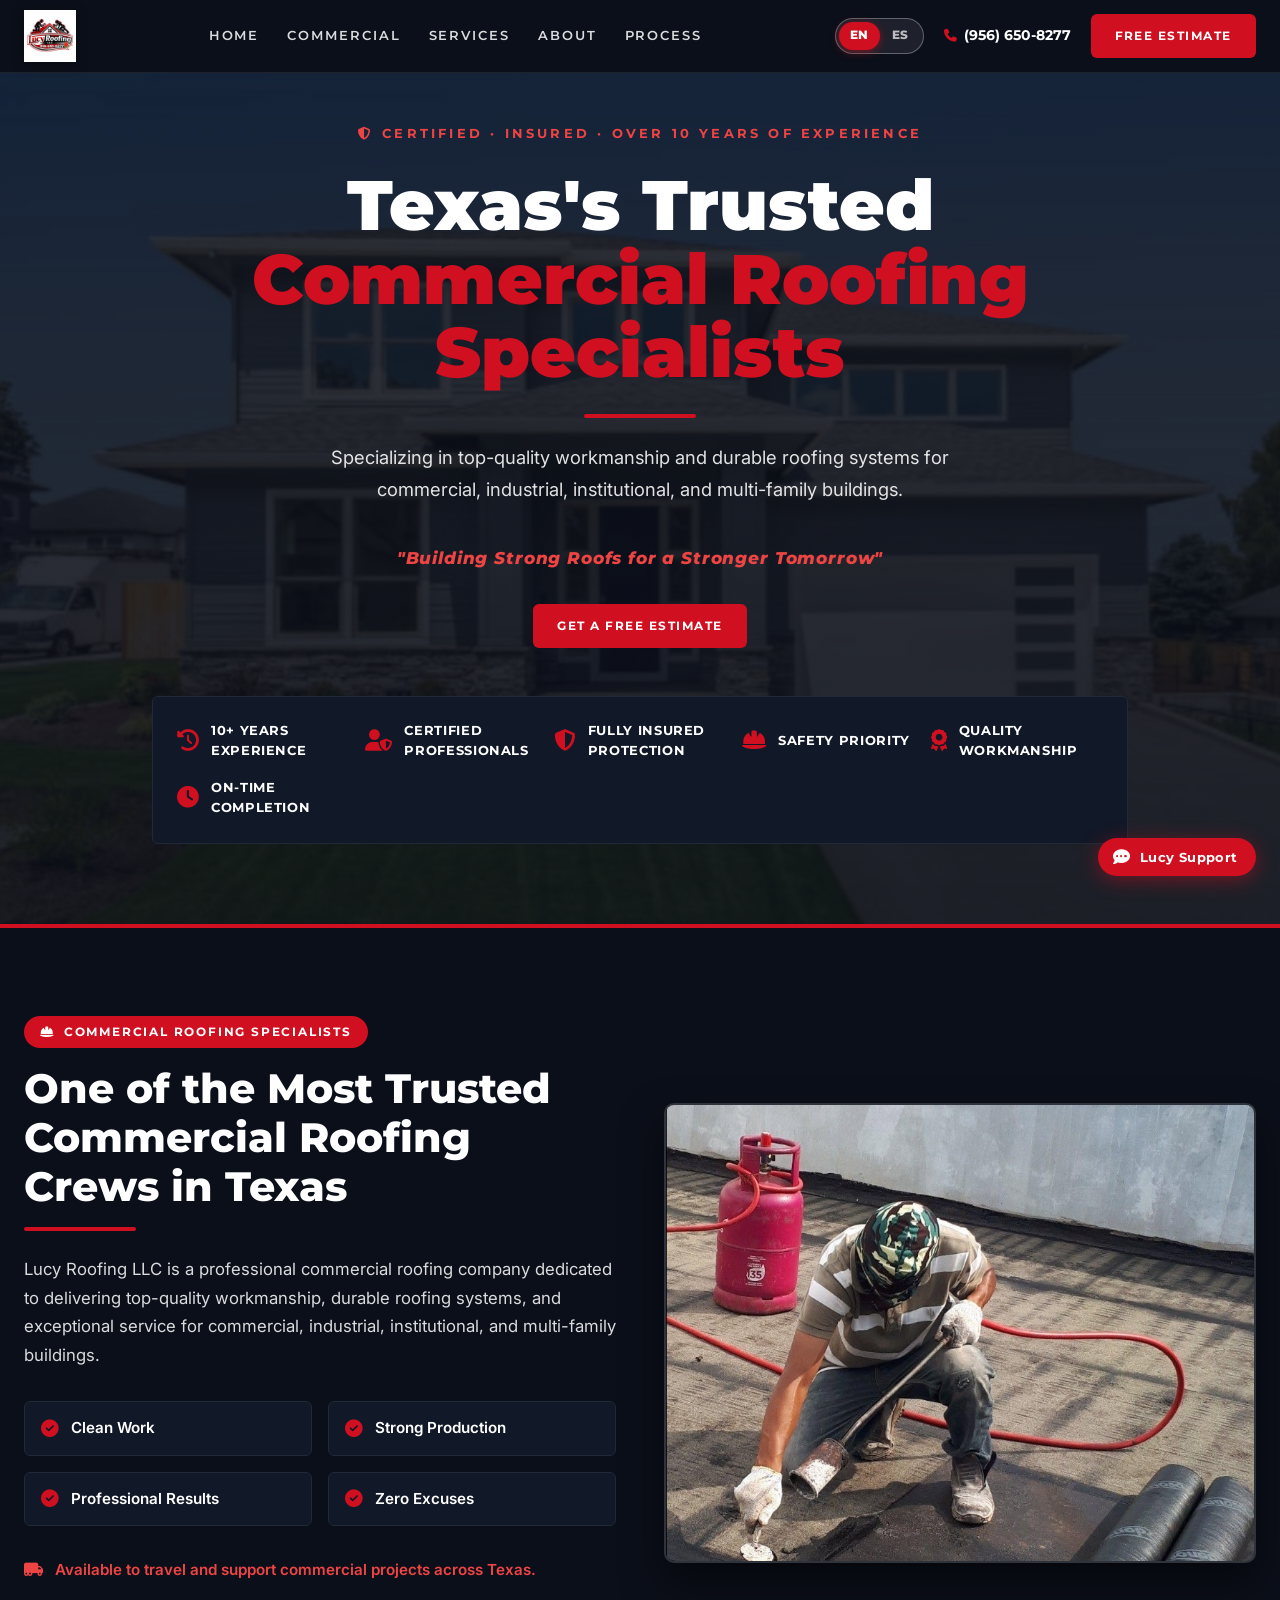
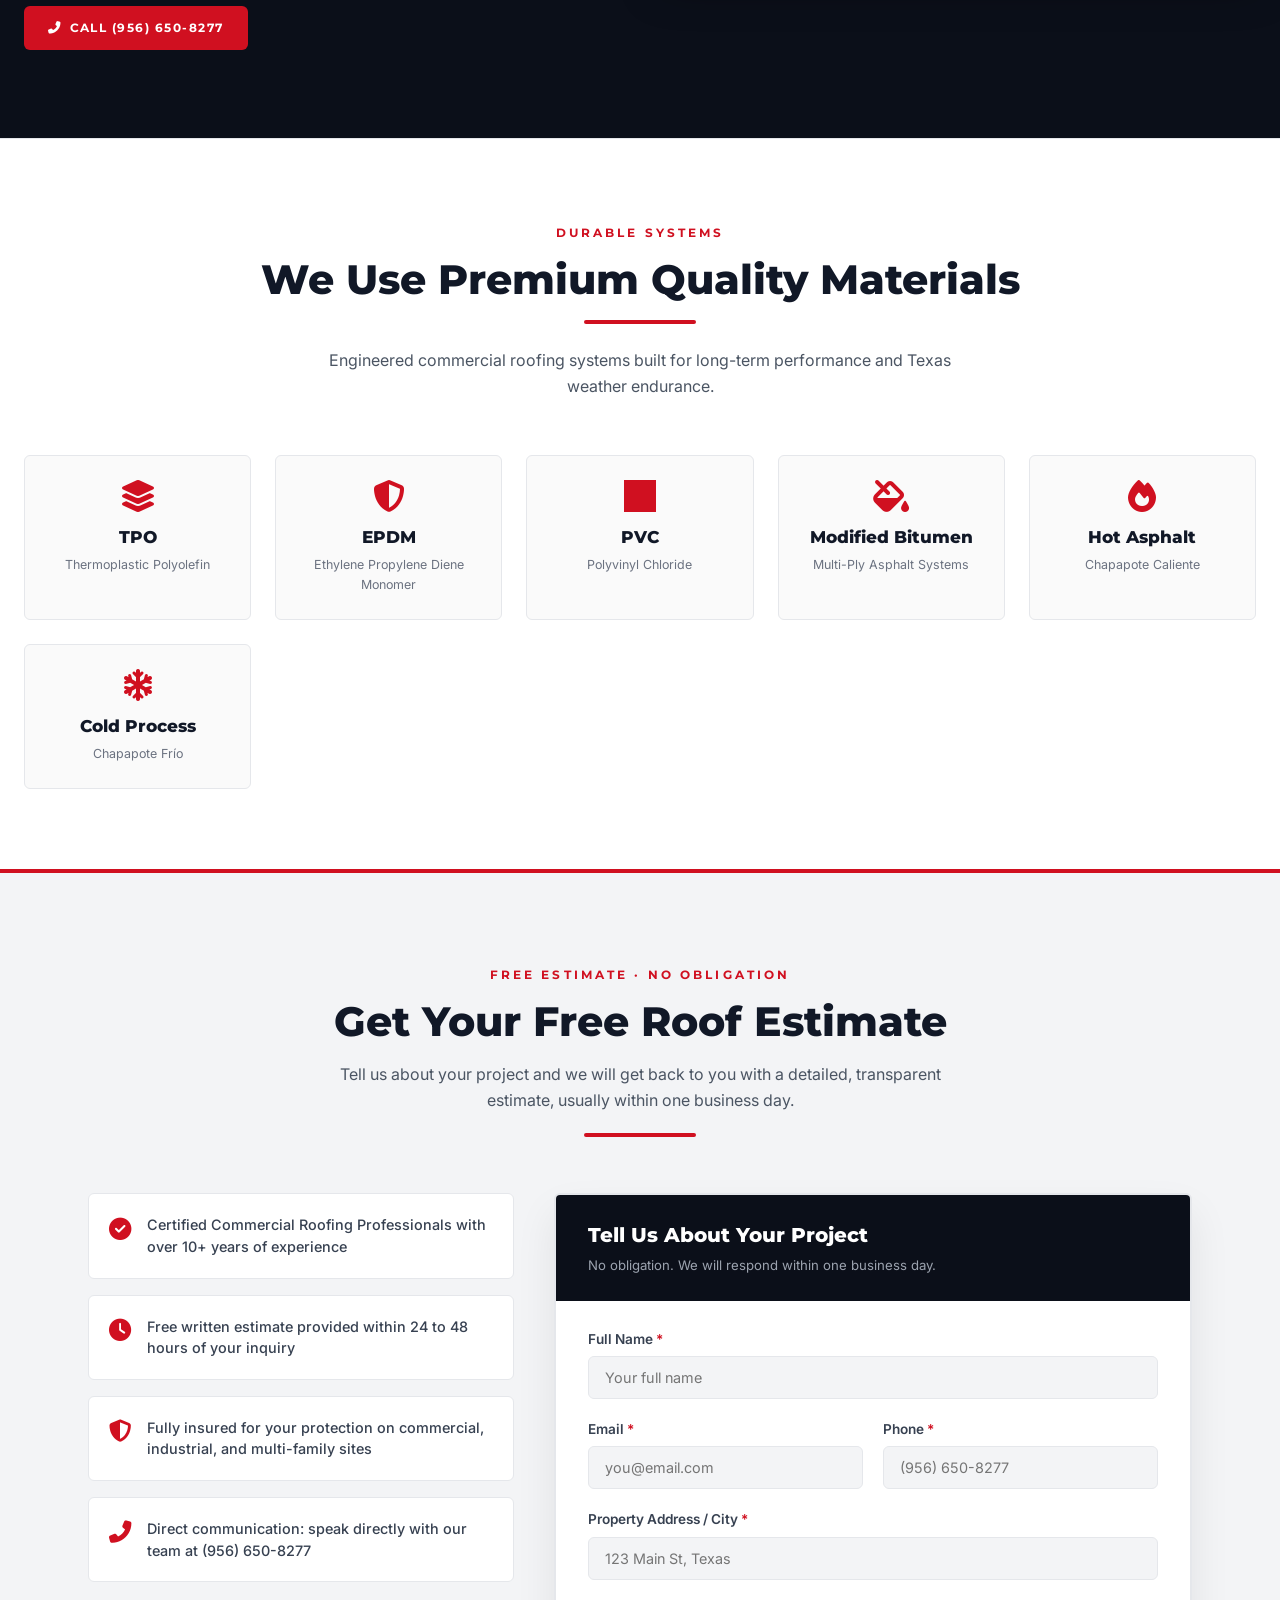
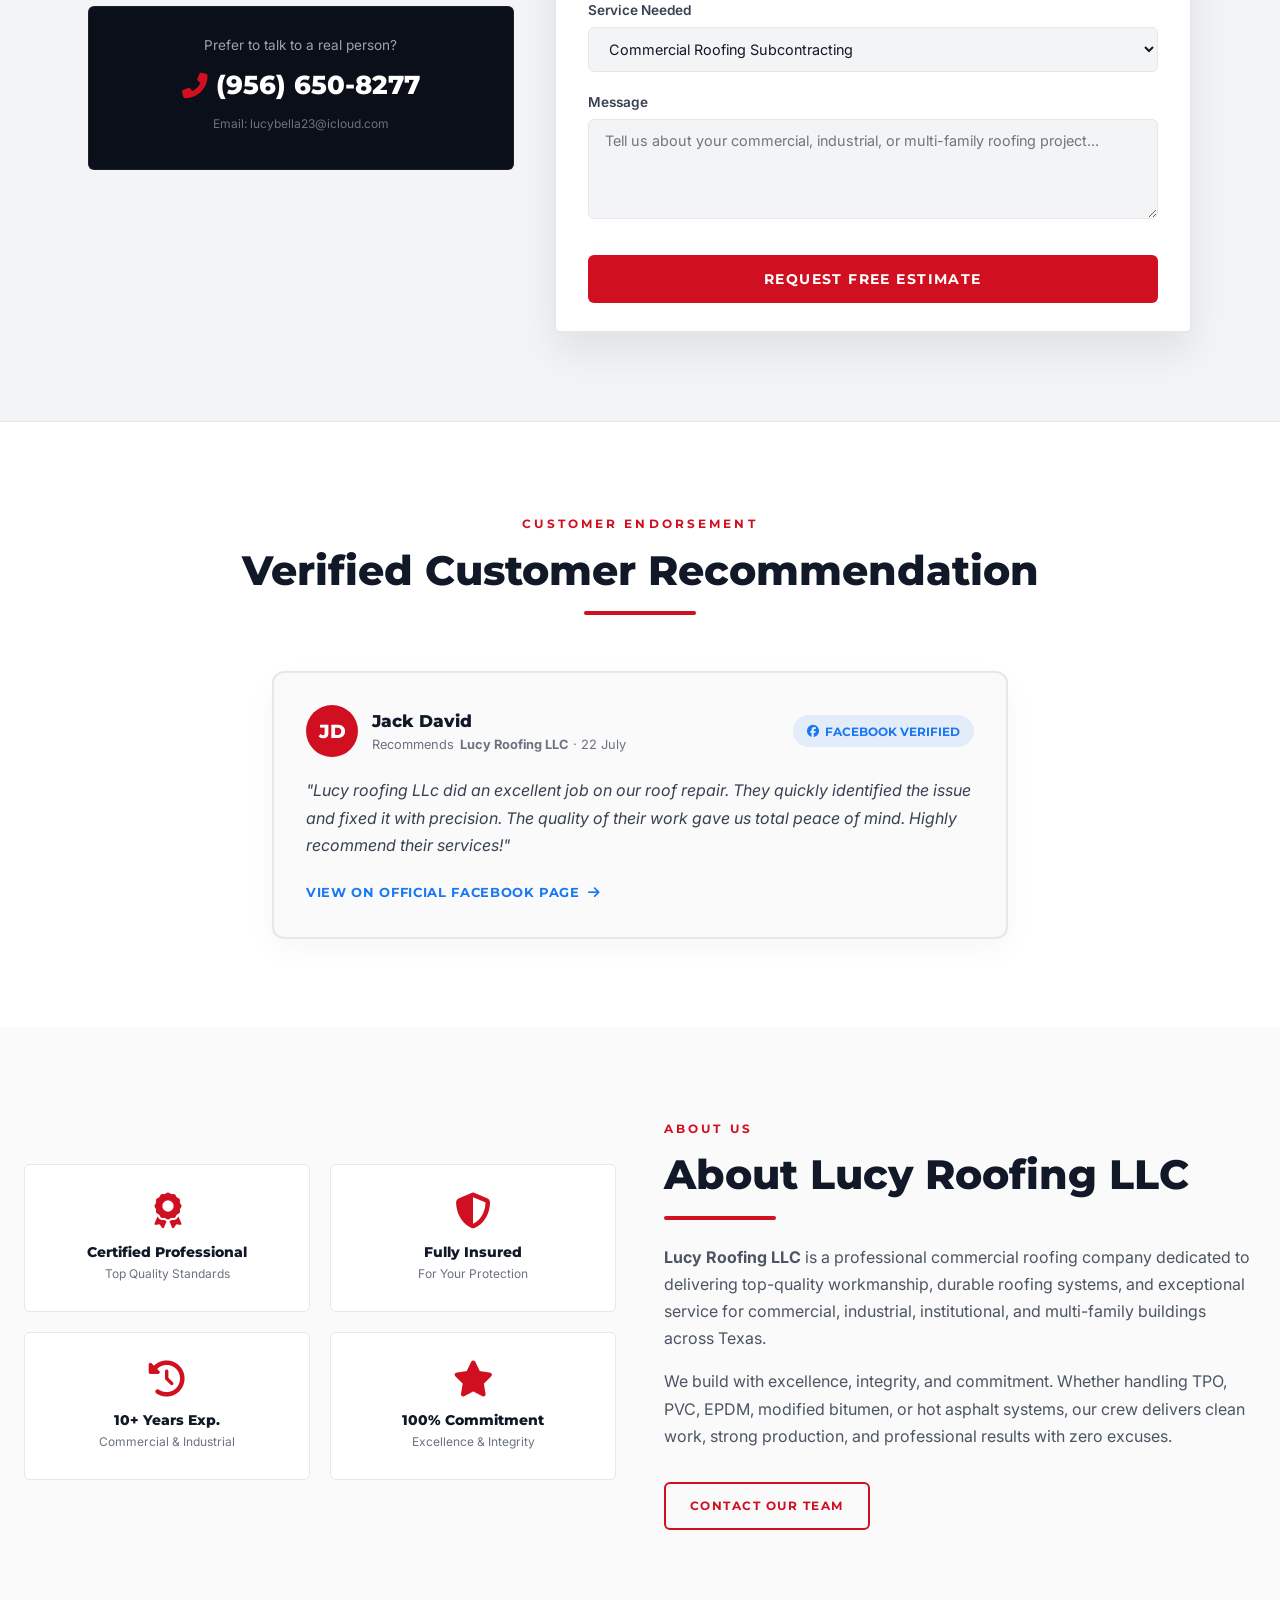
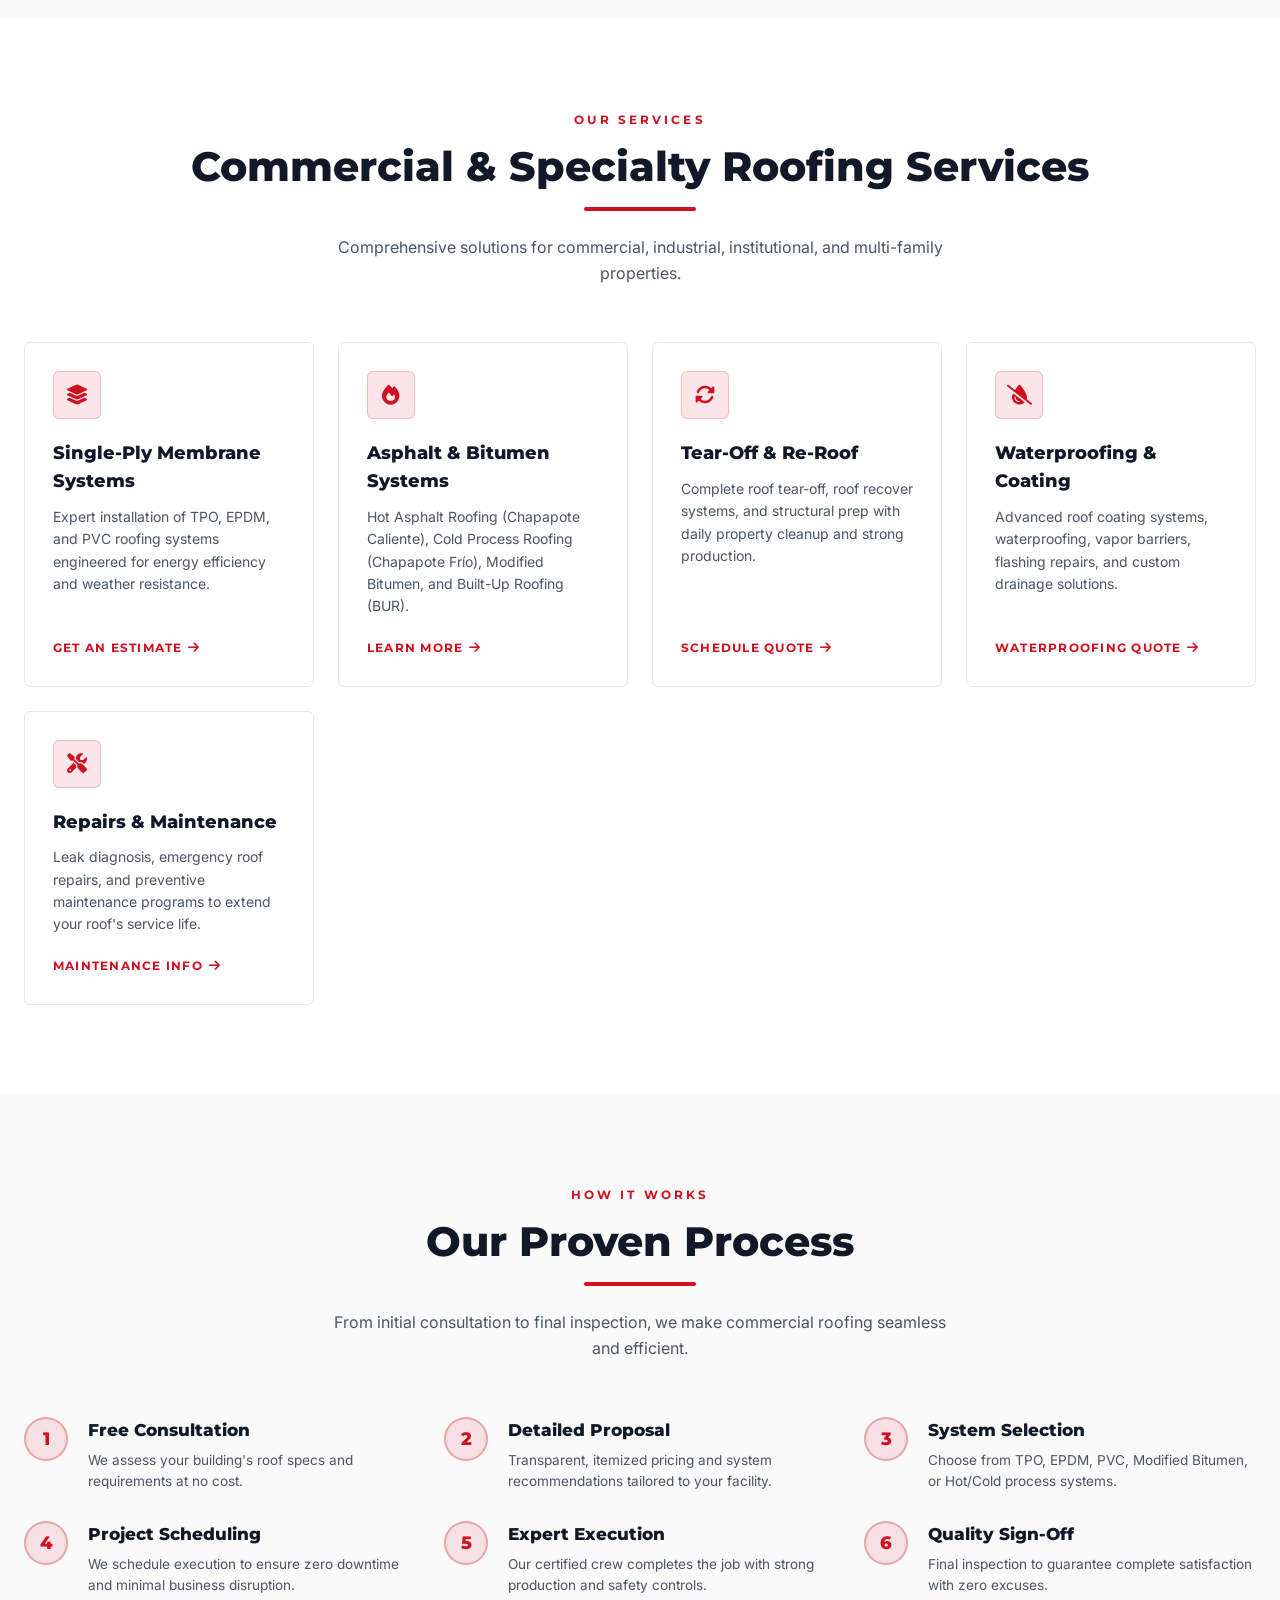
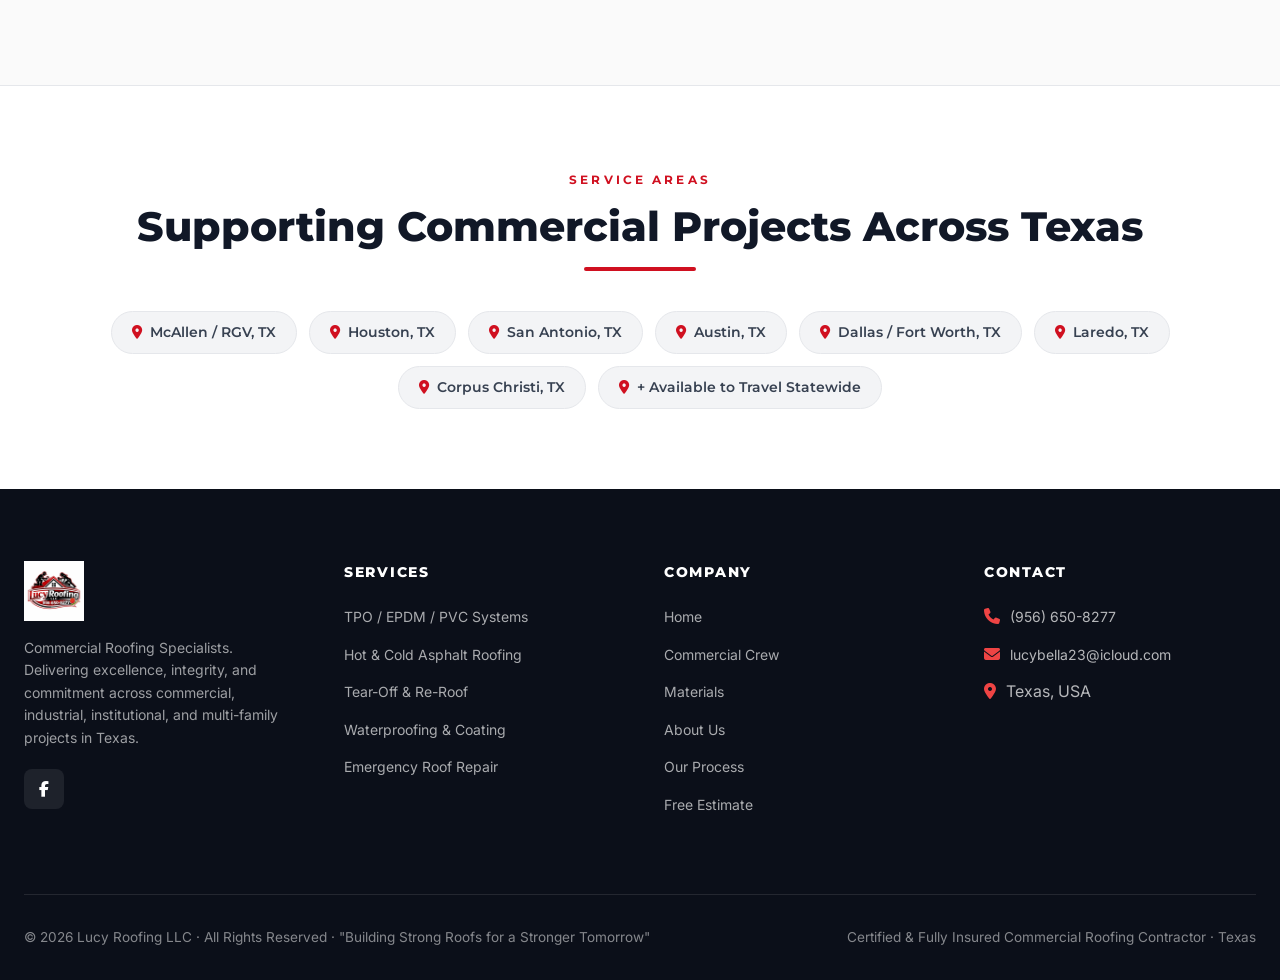
==== commit 00e44259: "Deploy Lucy Roofing LLC: Bilingual EN/ES translation engine, Lucy Support AI chatbot, mobile optimiz" ====
--- a/index.html
+++ b/index.html
@@ -10,7 +10,17 @@
   <meta name="geo.region" content="US-TX" />
   <meta name="geo.placename" content="Texas" />
   
-  <link rel="canonical" href="https://lucyroofingllc.com/" />
+    <link rel="canonical" href="https://lucyroofingllc.com/" />
+  <link rel="alternate" hreflang="en" href="https://lucyroofingllc.com/?lang=en" />
+  <link rel="alternate" hreflang="es" href="https://lucyroofingllc.com/?lang=es" />
+  <link rel="alternate" hreflang="x-default" href="https://lucyroofingllc.com/" />
+  <link rel="icon" type="image/svg+xml" href="favicon.svg" />
+  <link rel="apple-touch-icon" href="apple-touch-icon.png" />
+  <link rel="icon" type="image/x-icon" href="favicon.ico" />
+  <!-- Chat & i18n -->
+  <script src="site-config.js"></script>
+  <script src="translations.js"></script>
+  <link rel="stylesheet" href="chat-widget.css" />
   <link rel="preconnect" href="https://fonts.googleapis.com" />
   <link rel="preconnect" href="https://fonts.gstatic.com" crossorigin />
   <link href="https://fonts.googleapis.com/css2?family=Montserrat:wght@400;500;600;700;800;900&family=Inter:wght@400;500;600;700&display=swap" rel="stylesheet" />
@@ -180,12 +190,14 @@
     }
     .hero-bg-img {
       position: absolute; inset: 0; width: 100%; height: 100%; object-fit: cover;
-      opacity: 0.35; filter: brightness(0.85); transform: scale(1.02); transition: transform 10s ease-out;
-    }
-    .hero-section:hover .hero-bg-img { transform: scale(1.05); }
+      opacity: 0.55; filter: brightness(0.95); transform: scale(1.01);
+      -webkit-backface-visibility: hidden; backface-visibility: hidden;
+      pointer-events: none; z-index: 1;
+    }
     .hero-overlay {
       position: absolute; inset: 0;
-      background-color: rgba(11,15,25,0.82);
+      background: linear-gradient(180deg, rgba(11,15,25,0.68) 0%, rgba(11,15,25,0.82) 100%);
+      pointer-events: none; z-index: 2;
     }
     .hero-content { position: relative; z-index: 10; text-align: center; color: var(--white); }
     
@@ -479,14 +491,54 @@
       .services-grid, .process-grid { grid-template-columns: 1fr; }
       .footer-bottom { flex-direction: column; text-align: center; }
     }
+    /* ── Language Switcher ────────────────────────────────── */
+    .lang-switcher {
+      display: inline-flex; align-items: center;
+      background: rgba(255,255,255,0.08);
+      border: 1px solid rgba(255,255,255,0.30);
+      border-radius: 999px; padding: 3px; flex-shrink: 0;
+    }
+    .lang-btn {
+      background: none; border: none;
+      color: rgba(255,255,255,0.70);
+      font-family: var(--font-heading); font-weight: 800; font-size: 0.72rem;
+      letter-spacing: 0.06em; padding: 0.28rem 0.7rem;
+      border-radius: 999px; cursor: pointer; transition: all 0.2s;
+      min-height: 28px; line-height: 1;
+    }
+    .lang-btn:hover { color: var(--white); }
+    .lang-btn.active {
+      background: var(--brand-red); color: var(--white);
+      box-shadow: 0 2px 8px rgba(208,16,32,0.5);
+    }
+
+    /* Mobile lang toggle inside dropdown */
+    .mobile-lang-row {
+      display: flex; align-items: center; gap: 0.75rem;
+      padding: 0.875rem 0; border-bottom: 1px solid rgba(255,255,255,0.08);
+    }
+    .mobile-lang-row span {
+      font-family: var(--font-heading); font-size: 0.8rem; font-weight: 700;
+      color: rgba(255,255,255,0.6); text-transform: uppercase; letter-spacing: 0.1em;
+    }
+    .mobile-lang-switcher {
+      display: inline-flex; align-items: center;
+      background: rgba(255,255,255,0.08);
+      border: 1px solid rgba(255,255,255,0.25); border-radius: 999px; padding: 3px;
+    }
+    .mobile-lang-btn {
+      background: none; border: none; color: rgba(255,255,255,0.65);
+      font-family: var(--font-heading); font-weight: 800; font-size: 0.75rem;
+      letter-spacing: 0.05em; padding: 0.3rem 0.85rem;
+      border-radius: 999px; cursor: pointer; transition: all 0.2s; min-height: 30px;
+    }
+    .mobile-lang-btn.active { background: var(--brand-red); color: var(--white); }
   </style>
 </head>
 <body>
 
   <!-- Mobile Top Call Bar -->
-  <a href="tel:+19566508277" class="mobile-call-bar">
-    <i class="fas fa-phone"></i> Call Now: (956) 650-8277
-  </a>
+  <a href="tel:+19566508277" class="mobile-call-bar" data-i18n="mob_call_bar"><i class="fas fa-phone"></i> Call Now: (956) 650-8277</a>
 
   <!-- Header / Navbar -->
   <header class="header" id="header">
@@ -500,21 +552,24 @@
 
         <!-- Streamlined Navigation Menu -->
         <nav class="nav-menu">
-          <a href="#" class="nav-link">Home</a>
-          <a href="#commercial" class="nav-link">Commercial</a>
-          <a href="#services" class="nav-link">Services</a>
-          <a href="#about" class="nav-link">About</a>
-          <a href="#process" class="nav-link">Process</a>
-          <a href="#reviews" class="nav-link">Reviews</a>
-          <a href="#contact" class="nav-link">Contact</a>
+          <a href="#" class="nav-link" data-i18n="nav_home">Home</a>
+          <a href="#commercial" class="nav-link" data-i18n="nav_commercial">Commercial</a>
+          <a href="#services" class="nav-link" data-i18n="nav_services">Services</a>
+          <a href="#about" class="nav-link" data-i18n="nav_about">About</a>
+          <a href="#process" class="nav-link" data-i18n="nav_process">Process</a>
         </nav>
 
         <!-- Header Right -->
-        <div class="header-right">
+                <div class="header-right">
+          <!-- EN/ES Language Switcher (desktop) -->
+          <div class="lang-switcher" aria-label="Language">
+            <button type="button" class="lang-btn active" id="langEn" onclick="switchLanguage('en')">EN</button>
+            <button type="button" class="lang-btn"        id="langEs" onclick="switchLanguage('es')">ES</button>
+          </div>
           <a href="tel:+19566508277" class="header-phone">
             <i class="fas fa-phone"></i> (956) 650-8277
           </a>
-          <a href="#contact" class="btn-primary">Free Estimate</a>
+          <a href="#contact" class="btn-primary" data-i18n="nav_btn">Free Estimate</a>
           <button class="mobile-menu-btn" id="mobileMenuBtn" aria-label="Toggle Menu">
             <i class="fas fa-bars"></i>
           </button>
@@ -524,55 +579,57 @@
     </div>
 
     <!-- Mobile Navigation Dropdown -->
-    <div class="mobile-dropdown" id="mobileDropdown">
-      <a href="#">Home</a>
-      <a href="#commercial">Commercial</a>
-      <a href="#materials">Materials</a>
-      <a href="#services">Services</a>
-      <a href="#about">About</a>
-      <a href="#process">Process</a>
-      <a href="#reviews">Reviews</a>
-      <a href="#areas">Service Areas</a>
-      <a href="#contact">Get Free Estimate</a>
+        <div class="mobile-dropdown" id="mobileDropdown">
+      <!-- Language toggle in mobile menu -->
+      <div class="mobile-lang-row">
+        <span>Language</span>
+        <div class="mobile-lang-switcher">
+          <button type="button" class="mobile-lang-btn active" onclick="switchLanguage('en')">EN</button>
+          <button type="button" class="mobile-lang-btn"        onclick="switchLanguage('es')">ES</button>
+        </div>
+      </div>
+      <a href="#" data-i18n="nav_home">Home</a>
+      <a href="#commercial" data-i18n="nav_commercial">Commercial</a>
+      <a href="#materials" data-i18n="nav_materials">Materials</a>
+      <a href="#services" data-i18n="nav_services">Services</a>
+      <a href="#about" data-i18n="nav_about">About</a>
+      <a href="#process" data-i18n="nav_process">Process</a>
+      <a href="#reviews" data-i18n="nav_reviews">Reviews</a>
+      <a href="#areas" data-i18n="nav_areas">Service Areas</a>
+      <a href="#contact" data-i18n="mob_get_estimate">Get Free Estimate</a>
     </div>
   </header>
 
   <!-- Hero Section -->
   <section class="hero-section">
-    <img src="hero-bg.png" alt="Lucy Roofing LLC - Commercial Roofing Specialists" class="hero-bg-img" />
+    <picture>
+      <source srcset="hero-bg.webp" type="image/webp" />
+      <img src="hero-bg.png" alt="Lucy Roofing LLC - Commercial Roofing Specialists" class="hero-bg-img" width="1024" height="682" loading="eager" fetchpriority="high" />
+    </picture>
     <div class="hero-overlay"></div>
 
     <div class="max-w-5xl hero-content aos-init aos-fade-up">
-      <div class="hero-badge">
-        <i class="fas fa-shield-alt"></i> Certified &middot; Insured &middot; Over 10 Years of Experience
-      </div>
-
-      <h1 class="hero-title">
-        Texas's Trusted<br />
-        <span>Commercial Roofing Specialists</span>
-      </h1>
+      <div class="hero-badge" data-i18n="hero_badge"><i class="fas fa-shield-alt"></i> Certified &middot; Insured &middot; Over 10 Years of Experience</div>
+
+      <h1 class="hero-title" data-i18n="hero_title">Texas's Trusted<br /><span>Commercial Roofing Specialists</span></h1>
 
       <div class="divider-line"></div>
 
-      <p class="hero-subtitle">
-        Specializing in top-quality workmanship and durable roofing systems for commercial, industrial, institutional, and multi-family buildings.
-      </p>
-
-      <div class="hero-tagline">
-        "Building Strong Roofs for a Stronger Tomorrow"
-      </div>
+      <p class="hero-subtitle" data-i18n="hero_subtitle">Specializing in top-quality workmanship and durable roofing systems for commercial, industrial, institutional, and multi-family buildings.</p>
+
+      <div class="hero-tagline" data-i18n="hero_tagline">"Building Strong Roofs for a Stronger Tomorrow"</div>
 
       <div>
-        <a href="#contact" class="btn-primary">Get A Free Estimate</a>
+        <a href="#contact" class="btn-primary" data-i18n="hero_cta">Get A Free Estimate</a>
       </div>
 
       <div class="authority-pillars">
-        <div class="pillar-item"><i class="fas fa-history"></i><span>10+ Years Experience</span></div>
-        <div class="pillar-item"><i class="fas fa-user-shield"></i><span>Certified Professionals</span></div>
-        <div class="pillar-item"><i class="fas fa-shield-alt"></i><span>Fully Insured Protection</span></div>
-        <div class="pillar-item"><i class="fas fa-hard-hat"></i><span>Safety Priority</span></div>
-        <div class="pillar-item"><i class="fas fa-award"></i><span>Quality Workmanship</span></div>
-        <div class="pillar-item"><i class="fas fa-clock"></i><span>On-Time Completion</span></div>
+        <div class="pillar-item"><i class="fas fa-history"></i><span data-i18n="pillar_1">10+ Years Experience</span></div>
+        <div class="pillar-item"><i class="fas fa-user-shield"></i><span data-i18n="pillar_2">Certified Professionals</span></div>
+        <div class="pillar-item"><i class="fas fa-shield-alt"></i><span data-i18n="pillar_3">Fully Insured Protection</span></div>
+        <div class="pillar-item"><i class="fas fa-hard-hat"></i><span data-i18n="pillar_4">Safety Priority</span></div>
+        <div class="pillar-item"><i class="fas fa-award"></i><span data-i18n="pillar_5">Quality Workmanship</span></div>
+        <div class="pillar-item"><i class="fas fa-clock"></i><span data-i18n="pillar_6">On-Time Completion</span></div>
       </div>
     </div>
   </section>
@@ -582,32 +639,22 @@
     <div class="max-w-7xl">
       <div class="comm-grid">
         <div class="aos-init aos-fade-left">
-          <div class="comm-badge">
-            <i class="fas fa-hard-hat"></i> Commercial Roofing Specialists
-          </div>
-          <h2 class="section-title" style="color:var(--white);">
-            One of the Most Trusted Commercial Roofing Crews in Texas
-          </h2>
+          <div class="comm-badge" data-i18n="comm_badge"><i class="fas fa-hard-hat"></i> Commercial Roofing Specialists</div>
+          <h2 class="section-title" style="color:var(--white);" data-i18n="comm_title">One of the Most Trusted Commercial Roofing Crews in Texas</h2>
           <div class="divider-line" style="margin: 0 0 1.5rem 0;"></div>
           
-          <p style="font-size: 1.05rem; color: rgba(255,255,255,0.85); line-height: 1.7; margin-bottom: 1.5rem;">
-            Lucy Roofing LLC is a professional commercial roofing company dedicated to delivering top-quality workmanship, durable roofing systems, and exceptional service for commercial, industrial, institutional, and multi-family buildings.
-          </p>
+          <p style="font-size: 1.05rem; color: rgba(255,255,255,0.85); line-height: 1.7; margin-bottom: 1.5rem;" data-i18n="comm_desc">Lucy Roofing LLC is a professional commercial roofing company dedicated to delivering top-quality workmanship, durable roofing systems, and exceptional service for commercial, industrial, institutional, and multi-family buildings.</p>
 
           <div class="comm-features-list">
-            <div class="comm-feat-item"><i class="fas fa-check-circle"></i> Clean Work</div>
-            <div class="comm-feat-item"><i class="fas fa-check-circle"></i> Strong Production</div>
-            <div class="comm-feat-item"><i class="fas fa-check-circle"></i> Professional Results</div>
-            <div class="comm-feat-item"><i class="fas fa-check-circle"></i> Zero Excuses</div>
-          </div>
-
-          <p style="font-size: 0.95rem; color: var(--brand-red-lt); font-weight: 600; margin-bottom: 1.5rem;">
-            <i class="fas fa-truck-moving" style="margin-right:0.5rem;"></i> Available to travel and support commercial projects across Texas.
-          </p>
-
-          <a href="tel:+19566508277" class="btn-primary">
-            <i class="fas fa-phone-alt"></i> Call (956) 650-8277
-          </a>
+            <div class="comm-feat-item" data-i18n="comm_feat_clean"><i class="fas fa-check-circle"></i> Clean Work</div>
+            <div class="comm-feat-item" data-i18n="comm_feat_prod"><i class="fas fa-check-circle"></i> Strong Production</div>
+            <div class="comm-feat-item" data-i18n="comm_feat_res"><i class="fas fa-check-circle"></i> Professional Results</div>
+            <div class="comm-feat-item" data-i18n="comm_feat_zero"><i class="fas fa-check-circle"></i> Zero Excuses</div>
+          </div>
+
+          <p style="font-size: 0.95rem; color: var(--brand-red-lt); font-weight: 600; margin-bottom: 1.5rem;" data-i18n="comm_travel"><i class="fas fa-truck-moving" style="margin-right:0.5rem;"></i> Available to travel and support commercial projects across Texas.</p>
+
+          <a href="tel:+19566508277" class="btn-primary" data-i18n="comm_call_btn"><i class="fas fa-phone-alt"></i> Call (956) 650-8277</a>
         </div>
 
         <div class="comm-image-wrapper aos-init aos-fade-right">
@@ -621,42 +668,42 @@
   <section class="materials-section" id="materials">
     <div class="max-w-7xl">
       <div class="section-header aos-init aos-fade-up">
-        <span class="section-subtitle-tag">Durable Systems</span>
-        <h2 class="section-title">We Use Premium Quality Materials</h2>
+        <span class="section-subtitle-tag" data-i18n="mat_subtitle_tag">Durable Systems</span>
+        <h2 class="section-title" data-i18n="mat_title">We Use Premium Quality Materials</h2>
         <div class="divider-line"></div>
-        <p class="section-desc">Engineered commercial roofing systems built for long-term performance and Texas weather endurance.</p>
+        <p class="section-desc" data-i18n="mat_desc">Engineered commercial roofing systems built for long-term performance and Texas weather endurance.</p>
       </div>
 
       <div class="materials-grid aos-init aos-zoom">
         <div class="material-card">
           <i class="fas fa-layer-group"></i>
-          <h4>TPO</h4>
-          <span>Thermoplastic Polyolefin</span>
+          <h4 data-i18n="mat_tpo_title">TPO</h4>
+          <span data-i18n="mat_tpo_sub">Thermoplastic Polyolefin</span>
         </div>
         <div class="material-card">
           <i class="fas fa-shield-alt"></i>
-          <h4>EPDM</h4>
-          <span>Ethylene Propylene Diene Monomer</span>
+          <h4 data-i18n="mat_epdm_title">EPDM</h4>
+          <span data-i18n="mat_epdm_sub">Ethylene Propylene Diene Monomer</span>
         </div>
         <div class="material-card">
           <i class="fas fa-square-full"></i>
-          <h4>PVC</h4>
-          <span>Polyvinyl Chloride</span>
+          <h4 data-i18n="mat_pvc_title">PVC</h4>
+          <span data-i18n="mat_pvc_sub">Polyvinyl Chloride</span>
         </div>
         <div class="material-card">
           <i class="fas fa-fill-drip"></i>
-          <h4>Modified Bitumen</h4>
-          <span>Multi-Ply Asphalt Systems</span>
+          <h4 data-i18n="mat_modbit_title">Modified Bitumen</h4>
+          <span data-i18n="mat_modbit_sub">Multi-Ply Asphalt Systems</span>
         </div>
         <div class="material-card">
           <i class="fas fa-fire"></i>
-          <h4>Hot Asphalt</h4>
-          <span>Chapapote Caliente</span>
+          <h4 data-i18n="mat_hotasphalt_title">Hot Asphalt</h4>
+          <span data-i18n="mat_hotasphalt_sub">Chapapote Caliente</span>
         </div>
         <div class="material-card">
           <i class="fas fa-snowflake"></i>
-          <h4>Cold Process</h4>
-          <span>Chapapote Frío</span>
+          <h4 data-i18n="mat_coldprocess_title">Cold Process</h4>
+          <span data-i18n="mat_coldprocess_sub">Chapapote Frío</span>
         </div>
       </div>
     </div>
@@ -666,9 +713,9 @@
   <section class="estimate-section" id="contact">
     <div class="max-w-6xl">
       <div class="section-header aos-init aos-fade-up">
-        <span class="section-subtitle-tag">Free Estimate &middot; No Obligation</span>
-        <h2 class="section-title">Get Your Free Roof Estimate</h2>
-        <p class="section-desc">Tell us about your project and we will get back to you with a detailed, transparent estimate, usually within one business day.</p>
+        <span class="section-subtitle-tag" data-i18n="est_subtitle_tag">Free Estimate &middot; No Obligation</span>
+        <h2 class="section-title" data-i18n="est_title">Get Your Free Roof Estimate</h2>
+        <p class="section-desc" data-i18n="est_desc">Tell us about your project and we will get back to you with a detailed, transparent estimate, usually within one business day.</p>
         <div class="divider-line" style="margin-top: 1.25rem;"></div>
       </div>
 
@@ -677,26 +724,26 @@
         <div class="aos-init aos-fade-left">
           <div class="trust-card">
             <i class="fas fa-check-circle trust-icon"></i>
-            <p>Certified Commercial Roofing Professionals with over 10+ years of experience</p>
+            <p data-i18n="est_trust1">Certified Commercial Roofing Professionals with over 10+ years of experience</p>
           </div>
 
           <div class="trust-card">
             <i class="fas fa-clock trust-icon"></i>
-            <p>Free written estimate provided within 24 to 48 hours of your inquiry</p>
+            <p data-i18n="est_trust2">Free written estimate provided within 24 to 48 hours of your inquiry</p>
           </div>
 
           <div class="trust-card">
             <i class="fas fa-shield-alt trust-icon"></i>
-            <p>Fully insured for your protection on commercial, industrial, and multi-family sites</p>
+            <p data-i18n="est_trust3">Fully insured for your protection on commercial, industrial, and multi-family sites</p>
           </div>
 
           <div class="trust-card">
             <i class="fas fa-phone-alt trust-icon"></i>
-            <p>Direct communication: speak directly with our team at (956) 650-8277</p>
+            <p data-i18n="est_trust4">Direct communication: speak directly with our team at (956) 650-8277</p>
           </div>
 
           <div class="phone-box">
-            <p>Prefer to talk to a real person?</p>
+            <p data-i18n="est_talk_real">Prefer to talk to a real person?</p>
             <a href="tel:+19566508277"><i class="fas fa-phone-alt"></i> (956) 650-8277</a>
             <p style="font-size: 0.75rem; margin-top: 0.5rem; color: var(--gray-500);">Email: lucybella23@icloud.com</p>
           </div>
@@ -705,8 +752,8 @@
         <!-- Form Right -->
         <div class="form-container aos-init aos-fade-right">
           <div class="form-header">
-            <h3>Tell Us About Your Project</h3>
-            <p>No obligation. We will respond within one business day.</p>
+            <h3 data-i18n="form_box_title">Tell Us About Your Project</h3>
+            <p data-i18n="form_box_sub">No obligation. We will respond within one business day.</p>
           </div>
 
           <div class="form-body">
@@ -718,52 +765,52 @@
               <input type="hidden" name="_subject" value="NEW ROOF ESTIMATE REQUEST: Lucy Roofing LLC" />
 
               <div class="form-group">
-                <label for="client-name">Full Name <span>*</span></label>
+                <label for="client-name" data-i18n="label_name">Full Name <span>*</span></label>
                 <input type="text" id="client-name" name="name" class="form-control" placeholder="Your full name" required />
               </div>
 
               <div class="form-row">
                 <div class="form-group">
-                  <label for="email">Email <span>*</span></label>
+                  <label for="email" data-i18n="label_email">Email <span>*</span></label>
                   <input type="email" id="email" name="email" class="form-control" placeholder="you@email.com" required />
                 </div>
                 <div class="form-group">
-                  <label for="phone">Phone <span>*</span></label>
+                  <label for="phone" data-i18n="label_phone">Phone <span>*</span></label>
                   <input type="tel" id="phone" name="phone" class="form-control" placeholder="(956) 650-8277" required />
                 </div>
               </div>
 
               <div class="form-group">
-                <label for="address">Property Address / City <span>*</span></label>
+                <label for="address" data-i18n="label_address">Property Address / City <span>*</span></label>
                 <input type="text" id="address" name="address" class="form-control" placeholder="123 Main St, Texas" required />
               </div>
 
               <div class="form-group">
-                <label for="service">Service Needed</label>
+                <label for="service" data-i18n="label_service">Service Needed</label>
                 <select id="service" name="service" class="form-control">
-                  <option value="Commercial Roofing Subcontracting">Commercial Roofing Subcontracting</option>
-                  <option value="TPO / EPDM / PVC Systems">TPO / EPDM / PVC Systems</option>
-                  <option value="Hot Asphalt / Cold Process Roofing">Hot Asphalt / Cold Process Roofing</option>
-                  <option value="Tear-Off & Re-Roof">Tear-Off &amp; Re-Roof</option>
-                  <option value="New Construction Roofing">New Construction Roofing</option>
-                  <option value="Roof Repairs & Leaks">Roof Repairs &amp; Leaks</option>
-                  <option value="Roof Coating & Waterproofing">Roof Coating &amp; Waterproofing Systems</option>
-                  <option value="Emergency Roof Repair">Emergency Roof Repair</option>
+                  <option value="Commercial Roofing Subcontracting" data-i18n="opt_subcontracting">Commercial Roofing Subcontracting</option>
+                  <option value="TPO / EPDM / PVC Systems" data-i18n="opt_singleply">TPO / EPDM / PVC Systems</option>
+                  <option value="Hot Asphalt / Cold Process Roofing" data-i18n="opt_asphalt">Hot Asphalt / Cold Process Roofing</option>
+                  <option value="Tear-Off & Re-Roof" data-i18n="opt_tearoff">Tear-Off &amp; Re-Roof</option>
+                  <option value="New Construction Roofing" data-i18n="opt_newconst">New Construction Roofing</option>
+                  <option value="Roof Repairs & Leaks" data-i18n="opt_repairs">Roof Repairs &amp; Leaks</option>
+                  <option value="Roof Coating & Waterproofing" data-i18n="opt_coating">Roof Coating &amp; Waterproofing Systems</option>
+                  <option value="Emergency Roof Repair" data-i18n="opt_emergency">Emergency Roof Repair</option>
                 </select>
               </div>
 
               <div class="form-group">
-                <label for="message">Message</label>
+                <label for="message" data-i18n="label_message">Message</label>
                 <textarea id="message" name="message" class="form-control" placeholder="Tell us about your commercial, industrial, or multi-family roofing project..."></textarea>
               </div>
 
-              <button type="submit" class="form-submit-btn" id="submitBtn">Request Free Estimate</button>
+              <button type="submit" class="form-submit-btn" id="submitBtn" data-i18n="form_submit_btn">Request Free Estimate</button>
             </form>
 
             <div class="form-success-msg" id="formSuccess">
               <i class="fas fa-check-circle"></i>
-              <h4>Estimate Request Received</h4>
-              <p>Thank you. Our team has received your information and will contact you within one business day.</p>
+              <h4 data-i18n="form_succ_h4">Estimate Request Received</h4>
+              <p data-i18n="form_succ_p">Thank you. Our team has received your information and will contact you within one business day.</p>
             </div>
           </div>
         </div>
@@ -776,8 +823,8 @@
   <section class="fb-review-section" id="reviews">
     <div class="max-w-7xl">
       <div class="section-header aos-init aos-fade-up">
-        <span class="section-subtitle-tag">Customer Endorsement</span>
-        <h2 class="section-title">Verified Customer Recommendation</h2>
+        <span class="section-subtitle-tag" data-i18n="rev_subtitle_tag">Customer Endorsement</span>
+        <h2 class="section-title" data-i18n="rev_title">Verified Customer Recommendation</h2>
         <div class="divider-line"></div>
       </div>
 
@@ -787,21 +834,15 @@
             <div class="reviewer-avatar">JD</div>
             <div class="reviewer-details">
               <h4>Jack David</h4>
-              <span>Recommends <strong>Lucy Roofing LLC</strong> &middot; 22 July</span>
+              <span data-i18n="rev_recommends">Recommends <strong>Lucy Roofing LLC</strong> &middot; 22 July</span>
             </div>
           </div>
-          <div class="fb-badge">
-            <i class="fab fa-facebook"></i> Facebook Verified
-          </div>
-        </div>
-
-        <p class="review-body-text">
-          "Lucy roofing LLc did an excellent job on our roof repair. They quickly identified the issue and fixed it with precision. The quality of their work gave us total peace of mind. Highly recommend their services!"
-        </p>
-
-        <a href="https://www.facebook.com/profile.php?id=100091633328010" target="_blank" class="fb-link-btn">
-          View On Official Facebook Page <i class="fas fa-arrow-right"></i>
-        </a>
+          <div class="fb-badge" data-i18n="rev_badge"><i class="fab fa-facebook"></i> Facebook Verified</div>
+        </div>
+
+        <p class="review-body-text" data-i18n="rev_quote">"Lucy roofing LLc did an excellent job on our roof repair. They quickly identified the issue and fixed it with precision. The quality of their work gave us total peace of mind. Highly recommend their services!"</p>
+
+        <a href="https://www.facebook.com/profile.php?id=100091633328010" target="_blank" class="fb-link-btn" data-i18n="rev_fb_btn">View On Official Facebook Page <i class="fas fa-arrow-right"></i></a>
       </div>
     </div>
   </section>
@@ -814,42 +855,38 @@
         <div class="awards-grid aos-init aos-fade-left">
           <div class="award-card">
             <i class="fas fa-award"></i>
-            <strong>Certified Professional</strong>
-            <span>Top Quality Standards</span>
+            <strong data-i18n="ab_card1_strong">Certified Professional</strong>
+            <span data-i18n="ab_card1_span">Top Quality Standards</span>
           </div>
           <div class="award-card">
             <i class="fas fa-shield-alt"></i>
-            <strong>Fully Insured</strong>
-            <span>For Your Protection</span>
+            <strong data-i18n="ab_card2_strong">Fully Insured</strong>
+            <span data-i18n="ab_card2_span">For Your Protection</span>
           </div>
           <div class="award-card">
             <i class="fas fa-history"></i>
-            <strong>10+ Years Exp.</strong>
-            <span>Commercial &amp; Industrial</span>
+            <strong data-i18n="ab_card3_strong">10+ Years Exp.</strong>
+            <span data-i18n="ab_card3_span">Commercial &amp; Industrial</span>
           </div>
           <div class="award-card">
             <i class="fas fa-star"></i>
-            <strong>100% Commitment</strong>
-            <span>Excellence &amp; Integrity</span>
+            <strong data-i18n="ab_card4_strong">100% Commitment</strong>
+            <span data-i18n="ab_card4_span">Excellence &amp; Integrity</span>
           </div>
         </div>
 
         <div class="aos-init aos-fade-right">
-          <span class="section-subtitle-tag">About Us</span>
-          <h2 class="section-title">About Lucy Roofing LLC</h2>
+          <span class="section-subtitle-tag" data-i18n="ab_subtitle_tag">About Us</span>
+          <h2 class="section-title" data-i18n="ab_title">About Lucy Roofing LLC</h2>
           <div class="divider-line" style="margin: 0 0 1.5rem 0;"></div>
           
           <div style="color: var(--gray-600); line-height: 1.7;">
-            <p style="margin-bottom: 1rem;">
-              <strong>Lucy Roofing LLC</strong> is a professional commercial roofing company dedicated to delivering top-quality workmanship, durable roofing systems, and exceptional service for commercial, industrial, institutional, and multi-family buildings across Texas.
-            </p>
-            <p style="margin-bottom: 1rem;">
-              We build with excellence, integrity, and commitment. Whether handling TPO, PVC, EPDM, modified bitumen, or hot asphalt systems, our crew delivers clean work, strong production, and professional results with zero excuses.
-            </p>
+            <p style="margin-bottom: 1rem;" data-i18n="ab_p1"><strong>Lucy Roofing LLC</strong> is a professional commercial roofing company dedicated to delivering top-quality workmanship, durable roofing systems, and exceptional service for commercial, industrial, institutional, and multi-family buildings across Texas.</p>
+            <p style="margin-bottom: 1rem;" data-i18n="ab_p2">We build with excellence, integrity, and commitment. Whether handling TPO, PVC, EPDM, modified bitumen, or hot asphalt systems, our crew delivers clean work, strong production, and professional results with zero excuses.</p>
           </div>
 
           <div style="margin-top: 2rem;">
-            <a href="#contact" class="btn-outline">Contact Our Team</a>
+            <a href="#contact" class="btn-outline" data-i18n="ab_btn">Contact Our Team</a>
           </div>
         </div>
 
@@ -861,47 +898,47 @@
   <section class="services-section" id="services">
     <div class="max-w-7xl">
       <div class="section-header aos-init aos-fade-up">
-        <span class="section-subtitle-tag">Our Services</span>
-        <h2 class="section-title">Commercial &amp; Specialty Roofing Services</h2>
+        <span class="section-subtitle-tag" data-i18n="serv_subtitle_tag">Our Services</span>
+        <h2 class="section-title" data-i18n="serv_title">Commercial &amp; Specialty Roofing Services</h2>
         <div class="divider-line"></div>
-        <p class="section-desc">Comprehensive solutions for commercial, industrial, institutional, and multi-family properties.</p>
+        <p class="section-desc" data-i18n="serv_desc">Comprehensive solutions for commercial, industrial, institutional, and multi-family properties.</p>
       </div>
 
       <div class="services-grid">
         
         <div class="service-card aos-init aos-fade-up">
           <div class="service-icon-box"><i class="fas fa-layer-group"></i></div>
-          <h3>Single-Ply Membrane Systems</h3>
-          <p>Expert installation of TPO, EPDM, and PVC roofing systems engineered for energy efficiency and weather resistance.</p>
-          <a href="#contact" class="service-link">Get An Estimate <i class="fas fa-arrow-right"></i></a>
+          <h3 data-i18n="s1_title">Single-Ply Membrane Systems</h3>
+          <p data-i18n="s1_desc">Expert installation of TPO, EPDM, and PVC roofing systems engineered for energy efficiency and weather resistance.</p>
+          <a href="#contact" class="service-link" data-i18n="s1_link">Get An Estimate <i class="fas fa-arrow-right"></i></a>
         </div>
 
         <div class="service-card aos-init aos-fade-up">
           <div class="service-icon-box"><i class="fas fa-fire"></i></div>
-          <h3>Asphalt &amp; Bitumen Systems</h3>
-          <p>Hot Asphalt Roofing (Chapapote Caliente), Cold Process Roofing (Chapapote Frío), Modified Bitumen, and Built-Up Roofing (BUR).</p>
-          <a href="#contact" class="service-link">Learn More <i class="fas fa-arrow-right"></i></a>
+          <h3 data-i18n="s2_title">Asphalt &amp; Bitumen Systems</h3>
+          <p data-i18n="s2_desc">Hot Asphalt Roofing (Chapapote Caliente), Cold Process Roofing (Chapapote Frío), Modified Bitumen, and Built-Up Roofing (BUR).</p>
+          <a href="#contact" class="service-link" data-i18n="s2_link">Learn More <i class="fas fa-arrow-right"></i></a>
         </div>
 
         <div class="service-card aos-init aos-fade-up">
           <div class="service-icon-box"><i class="fas fa-sync-alt"></i></div>
-          <h3>Tear-Off &amp; Re-Roof</h3>
-          <p>Complete roof tear-off, roof recover systems, and structural prep with daily property cleanup and strong production.</p>
-          <a href="#contact" class="service-link">Schedule Quote <i class="fas fa-arrow-right"></i></a>
+          <h3 data-i18n="s3_title">Tear-Off &amp; Re-Roof</h3>
+          <p data-i18n="s3_desc">Complete roof tear-off, roof recover systems, and structural prep with daily property cleanup and strong production.</p>
+          <a href="#contact" class="service-link" data-i18n="s3_link">Schedule Quote <i class="fas fa-arrow-right"></i></a>
         </div>
 
         <div class="service-card aos-init aos-fade-up">
           <div class="service-icon-box"><i class="fas fa-tint-slash"></i></div>
-          <h3>Waterproofing &amp; Coating</h3>
-          <p>Advanced roof coating systems, waterproofing, vapor barriers, flashing repairs, and custom drainage solutions.</p>
-          <a href="#contact" class="service-link">Waterproofing Quote <i class="fas fa-arrow-right"></i></a>
+          <h3 data-i18n="s4_title">Waterproofing &amp; Coating</h3>
+          <p data-i18n="s4_desc">Advanced roof coating systems, waterproofing, vapor barriers, flashing repairs, and custom drainage solutions.</p>
+          <a href="#contact" class="service-link" data-i18n="s4_link">Waterproofing Quote <i class="fas fa-arrow-right"></i></a>
         </div>
 
         <div class="service-card aos-init aos-fade-up">
           <div class="service-icon-box"><i class="fas fa-tools"></i></div>
-          <h3>Repairs &amp; Maintenance</h3>
-          <p>Leak diagnosis, emergency roof repairs, and preventive maintenance programs to extend your roof's service life.</p>
-          <a href="#contact" class="service-link">Maintenance Info <i class="fas fa-arrow-right"></i></a>
+          <h3 data-i18n="s5_title">Repairs &amp; Maintenance</h3>
+          <p data-i18n="s5_desc">Leak diagnosis, emergency roof repairs, and preventive maintenance programs to extend your roof's service life.</p>
+          <a href="#contact" class="service-link" data-i18n="s5_link">Maintenance Info <i class="fas fa-arrow-right"></i></a>
         </div>
 
       </div>
@@ -912,10 +949,10 @@
   <section class="process-section" id="process">
     <div class="max-w-7xl">
       <div class="section-header aos-init aos-fade-up">
-        <span class="section-subtitle-tag">How It Works</span>
-        <h2 class="section-title">Our Proven Process</h2>
+        <span class="section-subtitle-tag" data-i18n="pr_subtitle_tag">How It Works</span>
+        <h2 class="section-title" data-i18n="pr_title">Our Proven Process</h2>
         <div class="divider-line"></div>
-        <p class="section-desc">From initial consultation to final inspection, we make commercial roofing seamless and efficient.</p>
+        <p class="section-desc" data-i18n="pr_desc">From initial consultation to final inspection, we make commercial roofing seamless and efficient.</p>
       </div>
 
       <div class="process-grid">
@@ -923,48 +960,48 @@
         <div class="process-item aos-init aos-fade-up">
           <div class="step-number">1</div>
           <div class="step-content">
-            <h3>Free Consultation</h3>
-            <p>We assess your building's roof specs and requirements at no cost.</p>
+            <h3 data-i18n="pr_step1_title">Free Consultation</h3>
+            <p data-i18n="pr_step1_desc">We assess your building's roof specs and requirements at no cost.</p>
           </div>
         </div>
 
         <div class="process-item aos-init aos-fade-up">
           <div class="step-number">2</div>
           <div class="step-content">
-            <h3>Detailed Proposal</h3>
-            <p>Transparent, itemized pricing and system recommendations tailored to your facility.</p>
+            <h3 data-i18n="pr_step2_title">Detailed Proposal</h3>
+            <p data-i18n="pr_step2_desc">Transparent, itemized pricing and system recommendations tailored to your facility.</p>
           </div>
         </div>
 
         <div class="process-item aos-init aos-fade-up">
           <div class="step-number">3</div>
           <div class="step-content">
-            <h3>System Selection</h3>
-            <p>Choose from TPO, EPDM, PVC, Modified Bitumen, or Hot/Cold process systems.</p>
+            <h3 data-i18n="pr_step3_title">System Selection</h3>
+            <p data-i18n="pr_step3_desc">Choose from TPO, EPDM, PVC, Modified Bitumen, or Hot/Cold process systems.</p>
           </div>
         </div>
 
         <div class="process-item aos-init aos-fade-up">
           <div class="step-number">4</div>
           <div class="step-content">
-            <h3>Project Scheduling</h3>
-            <p>We schedule execution to ensure zero downtime and minimal business disruption.</p>
+            <h3 data-i18n="pr_step4_title">Project Scheduling</h3>
+            <p data-i18n="pr_step4_desc">We schedule execution to ensure zero downtime and minimal business disruption.</p>
           </div>
         </div>
 
         <div class="process-item aos-init aos-fade-up">
           <div class="step-number">5</div>
           <div class="step-content">
-            <h3>Expert Execution</h3>
-            <p>Our certified crew completes the job with strong production and safety controls.</p>
+            <h3 data-i18n="pr_step5_title">Expert Execution</h3>
+            <p data-i18n="pr_step5_desc">Our certified crew completes the job with strong production and safety controls.</p>
           </div>
         </div>
 
         <div class="process-item aos-init aos-fade-up">
           <div class="step-number">6</div>
           <div class="step-content">
-            <h3>Quality Sign-Off</h3>
-            <p>Final inspection to guarantee complete satisfaction with zero excuses.</p>
+            <h3 data-i18n="pr_step6_title">Quality Sign-Off</h3>
+            <p data-i18n="pr_step6_desc">Final inspection to guarantee complete satisfaction with zero excuses.</p>
           </div>
         </div>
 
@@ -989,7 +1026,7 @@
         <div class="area-chip"><i class="fas fa-map-marker-alt" style="color:var(--brand-red); margin-right:4px;"></i> Dallas / Fort Worth, TX</div>
         <div class="area-chip"><i class="fas fa-map-marker-alt" style="color:var(--brand-red); margin-right:4px;"></i> Laredo, TX</div>
         <div class="area-chip"><i class="fas fa-map-marker-alt" style="color:var(--brand-red); margin-right:4px;"></i> Corpus Christi, TX</div>
-        <div class="area-chip"><i class="fas fa-map-marker-alt" style="color:var(--brand-red); margin-right:4px;"></i> + Available to Travel Statewide</div>
+        <div class="area-chip" data-i18n="ar_statewide"><i class="fas fa-map-marker-alt" style="color:var(--brand-red); margin-right:4px;"></i> + Available to Travel Statewide</div>
       </div>
     </div>
   </section>
@@ -1001,9 +1038,7 @@
         
         <div>
           <img src="logo.jpg" alt="Lucy Roofing LLC" class="footer-logo-img" />
-          <p style="font-size: 0.875rem; line-height: 1.6; color: rgba(255,255,255,0.6);">
-            Commercial Roofing Specialists. Delivering excellence, integrity, and commitment across commercial, industrial, institutional, and multi-family projects in Texas.
-          </p>
+          <p style="font-size: 0.875rem; line-height: 1.6; color: rgba(255,255,255,0.6);" data-i18n="ft_desc">Commercial Roofing Specialists. Delivering excellence, integrity, and commitment across commercial, industrial, institutional, and multi-family projects in Texas.</p>
 
           <div class="social-links">
             <a href="https://www.facebook.com/profile.php?id=100091633328010" target="_blank" class="social-icon" aria-label="Facebook Page">
@@ -1013,7 +1048,7 @@
         </div>
 
         <div class="footer-col">
-          <h4>Services</h4>
+          <h4 data-i18n="ft_c1_title">Services</h4>
           <ul>
             <li><a href="#services">TPO / EPDM / PVC Systems</a></li>
             <li><a href="#services">Hot &amp; Cold Asphalt Roofing</a></li>
@@ -1024,7 +1059,7 @@
         </div>
 
         <div class="footer-col">
-          <h4>Company</h4>
+          <h4 data-i18n="ft_c2_title">Company</h4>
           <ul>
             <li><a href="#">Home</a></li>
             <li><a href="#commercial">Commercial Crew</a></li>
@@ -1036,7 +1071,7 @@
         </div>
 
         <div class="footer-col">
-          <h4>Contact</h4>
+          <h4 data-i18n="ft_c3_title">Contact</h4>
           <ul>
             <li><i class="fas fa-phone" style="color:var(--brand-red-lt); margin-right:6px;"></i> <a href="tel:+19566508277" style="color:inherit;">(956) 650-8277</a></li>
             <li><i class="fas fa-envelope" style="color:var(--brand-red-lt); margin-right:6px;"></i> <a href="mailto:lucybella23@icloud.com" style="color:inherit;">lucybella23@icloud.com</a></li>
@@ -1047,8 +1082,8 @@
       </div>
 
       <div class="footer-bottom">
-        <span>&copy; 2026 Lucy Roofing LLC &middot; All Rights Reserved &middot; "Building Strong Roofs for a Stronger Tomorrow"</span>
-        <span>Certified &amp; Fully Insured Commercial Roofing Contractor &middot; Texas</span>
+        <span data-i18n="ft_bottom_rights">&copy; 2026 Lucy Roofing LLC &middot; All Rights Reserved &middot; "Building Strong Roofs for a Stronger Tomorrow"</span>
+        <span data-i18n="ft_bottom_certified">Certified &amp; Fully Insured Commercial Roofing Contractor &middot; Texas</span>
       </div>
     </div>
   </footer>
@@ -1119,5 +1154,35 @@
     });
   </script>
 
+  <script>
+    // ── EN/ES Language Switcher ──────────────────────────────────────────────
+    function switchLanguage(lang) {
+      document.documentElement.lang = lang;
+
+      // Update all lang buttons (desktop + mobile)
+      document.querySelectorAll('.lang-btn, .mobile-lang-btn').forEach(function(btn) {
+        btn.classList.toggle('active', btn.textContent.trim().toLowerCase() === lang);
+      });
+
+      if (typeof TRANSLATIONS !== 'undefined' && TRANSLATIONS[lang]) {
+        document.querySelectorAll('[data-i18n]').forEach(function(el) {
+          var key = el.getAttribute('data-i18n');
+          if (TRANSLATIONS[lang][key]) el.innerHTML = TRANSLATIONS[lang][key];
+        });
+      }
+      localStorage.setItem('lucy_lang', lang);
+
+      // Instantly synchronize the Lucy Support chatbot language & UI
+      if (window.__LucySupport && typeof window.__LucySupport.updateLanguage === 'function') {
+        window.__LucySupport.updateLanguage();
+      }
+    }
+
+    // Restore saved language preference
+    var _savedLang = localStorage.getItem('lucy_lang');
+    if (_savedLang === 'en' || _savedLang === 'es') switchLanguage(_savedLang);
+  </script>
+  <script src="chat-widget.js"></script>
 </body>
 </html>
+
--- a/chat-widget.css
+++ b/chat-widget.css
@@ -0,0 +1,271 @@
+﻿/* ================================================================
+   Lucy Support Chat Widget — Non-intrusive, 100% Mobile Friendly
+   ================================================================ */
+
+/* ── Floating bubble button ────────────────────────────────────── */
+.lucy-chat-bubble {
+  position: fixed;
+  bottom: 1.5rem;
+  right: 1.5rem;
+  z-index: 9000;
+  display: flex;
+  align-items: center;
+  gap: 0.6rem;
+  background: #D01020;
+  color: #fff;
+  border: none;
+  border-radius: 50px;
+  padding: 0.65rem 1.15rem 0.65rem 0.95rem;
+  font-family: 'Montserrat', sans-serif;
+  font-weight: 700;
+  font-size: 0.82rem;
+  letter-spacing: 0.03em;
+  cursor: pointer;
+  box-shadow: 0 4px 20px rgba(208,16,32,0.45);
+  transition: transform 0.2s ease, box-shadow 0.2s ease;
+  white-space: nowrap;
+  -webkit-tap-highlight-color: transparent;
+}
+.lucy-chat-bubble:hover {
+  transform: translateY(-3px);
+  box-shadow: 0 8px 28px rgba(208,16,32,0.55);
+}
+.lucy-chat-bubble:focus-visible {
+  outline: 3px solid #fff;
+  outline-offset: 3px;
+}
+.lucy-chat-icon-fa {
+  font-size: 1.05rem;
+}
+
+/* ── 30s Nudge tooltip ────────────────────────────────────────── */
+.lucy-nudge {
+  position: fixed;
+  bottom: 5rem;
+  right: 1.5rem;
+  z-index: 8999;
+  display: flex;
+  align-items: center;
+  gap: 0.5rem;
+  background: #fff;
+  color: #111827;
+  font-family: 'Inter', sans-serif;
+  font-size: 0.88rem;
+  font-weight: 500;
+  padding: 0.65rem 0.6rem 0.65rem 1rem;
+  border-radius: 12px;
+  box-shadow: 0 6px 25px rgba(0,0,0,0.22);
+  opacity: 0;
+  transform: translateY(10px) scale(0.95);
+  pointer-events: none;
+  transition: opacity 0.35s cubic-bezier(0.16, 1, 0.3, 1), transform 0.35s cubic-bezier(0.16, 1, 0.3, 1);
+  max-width: 320px;
+}
+.lucy-nudge-visible {
+  opacity: 1;
+  transform: translateY(0) scale(1);
+  pointer-events: auto;
+}
+.lucy-nudge::after {
+  content: '';
+  position: absolute;
+  bottom: -6px;
+  right: 22px;
+  width: 12px;
+  height: 12px;
+  background: #fff;
+  border-radius: 2px;
+  transform: rotate(45deg);
+  box-shadow: 2px 2px 4px rgba(0,0,0,0.06);
+}
+.lucy-nudge-text {
+  cursor: pointer;
+  line-height: 1.35;
+}
+.lucy-nudge-text:hover {
+  color: #D01020;
+}
+.lucy-nudge-close {
+  background: none;
+  border: none;
+  color: #9CA3AF;
+  font-size: 1.15rem;
+  cursor: pointer;
+  padding: 0.2rem 0.35rem;
+  line-height: 1;
+  flex-shrink: 0;
+  border-radius: 4px;
+}
+.lucy-nudge-close:hover { color: #111827; background: rgba(0,0,0,0.05); }
+
+/* ── Mobile Layout (< 768px) ──────────────────────────────────── */
+@media (max-width: 767px) {
+  .lucy-chat-bubble {
+    bottom: 4.25rem;
+    right: 1rem;
+    padding: 0.6rem 1rem;
+  }
+  .lucy-nudge {
+    bottom: 7.25rem;
+    right: 1rem;
+    left: auto;
+    max-width: calc(100vw - 2rem);
+    font-size: 0.82rem;
+  }
+}
+
+@media (max-width: 360px) {
+  .lucy-bubble-label { display: none; }
+  .lucy-chat-bubble { padding: 0.75rem; border-radius: 50%; }
+}
+
+/* ── Chat Window ───────────────────────────────────────────────── */
+.lucy-chat-window {
+  position: fixed;
+  bottom: 5.5rem;
+  right: 1.5rem;
+  width: 375px;
+  max-width: calc(100vw - 2rem);
+  height: clamp(390px, 60vh, 540px);
+  z-index: 9001;
+  background: #070A11;
+  border: 1px solid rgba(255,255,255,0.14);
+  border-radius: 14px;
+  box-shadow: 0 18px 50px rgba(0,0,0,0.7);
+  display: none;
+  flex-direction: column;
+  overflow: hidden;
+  font-family: 'Inter', sans-serif;
+  animation: lcySlideUp 0.28s cubic-bezier(0.16,1,0.3,1) both;
+}
+@media (max-width: 767px) {
+  .lucy-chat-window {
+    bottom: 4.25rem;
+    right: 0.75rem;
+    left: 0.75rem;
+    width: auto;
+    max-width: none;
+    height: clamp(380px, 72vh, 520px);
+  }
+}
+
+@keyframes lcySlideUp {
+  from { opacity: 0; transform: translateY(16px) scale(0.97); }
+  to   { opacity: 1; transform: translateY(0) scale(1); }
+}
+
+@media (prefers-reduced-motion: reduce) {
+  .lucy-chat-window, .lucy-nudge { animation: none; transition: none; }
+}
+
+/* ── Header ────────────────────────────────────────────────────── */
+.lucy-chat-header {
+  display: flex;
+  align-items: center;
+  justify-content: space-between;
+  padding: 0.85rem 1rem;
+  background: #0E1320;
+  border-bottom: 2px solid #D01020;
+  flex-shrink: 0;
+}
+.lucy-chat-header-info { display: flex; align-items: center; gap: 0.65rem; }
+.lucy-chat-avatar {
+  width: 2.1rem; height: 2.1rem; border-radius: 50%;
+  background: #D01020; color: #fff;
+  display: flex; align-items: center; justify-content: center;
+  font-family: 'Montserrat', sans-serif; font-weight: 800; font-size: 0.8rem;
+  flex-shrink: 0;
+}
+.lucy-chat-title h4 {
+  font-family: 'Montserrat', sans-serif; font-weight: 800; font-size: 0.9rem;
+  color: #F9FAFB; margin: 0; line-height: 1.2;
+}
+.lucy-chat-title span {
+  font-size: 0.7rem; color: #9CA3AF;
+  display: flex; align-items: center; gap: 0.3rem; margin-top: 1px;
+}
+.lucy-chat-status-dot {
+  width: 6px; height: 6px; border-radius: 50%; background: #10B981; flex-shrink: 0;
+}
+.lucy-chat-close-win {
+  background: none; border: none; color: #9CA3AF; font-size: 1.3rem;
+  cursor: pointer; padding: 0.25rem; width: 34px; height: 34px;
+  display: flex; align-items: center; justify-content: center; border-radius: 4px;
+  transition: color 0.15s, background 0.15s;
+}
+.lucy-chat-close-win:hover { color: #fff; background: rgba(255,255,255,0.08); }
+
+/* ── Messages ──────────────────────────────────────────────────── */
+.lucy-chat-messages {
+  flex: 1; overflow-y: auto; padding: 1rem;
+  display: flex; flex-direction: column; gap: 0.75rem;
+  background: #070A11; scroll-behavior: smooth;
+}
+.lucy-chat-messages::-webkit-scrollbar { width: 4px; }
+.lucy-chat-messages::-webkit-scrollbar-thumb { background: rgba(255,255,255,0.12); border-radius: 4px; }
+
+.lucy-msg-bubble {
+  max-width: 86%; padding: 0.7rem 0.95rem;
+  border-radius: 12px; font-size: 0.875rem; line-height: 1.5; word-break: break-word;
+}
+.lucy-msg-assistant {
+  align-self: flex-start; background: #111625;
+  border: 1px solid rgba(255,255,255,0.1); color: #E5E7EB;
+  border-top-left-radius: 3px;
+}
+.lucy-msg-user {
+  align-self: flex-end; background: #D01020; color: #fff;
+  border-top-right-radius: 3px; font-weight: 500;
+}
+
+/* Typing dots */
+.lucy-typing {
+  display: flex; align-items: center; gap: 5px; padding: 0.75rem 1rem;
+}
+.lucy-typing span {
+  width: 7px; height: 7px; border-radius: 50%; background: #9CA3AF;
+  animation: lcyDot 1.2s ease-in-out infinite;
+}
+.lucy-typing span:nth-child(2) { animation-delay: 0.2s; }
+.lucy-typing span:nth-child(3) { animation-delay: 0.4s; }
+@keyframes lcyDot {
+  0%, 80%, 100% { transform: scale(0.8); opacity: 0.4; }
+  40%           { transform: scale(1.1); opacity: 1; }
+}
+
+/* Fallback action buttons */
+.lucy-chat-fallback-actions { display: flex; flex-direction: column; gap: 0.45rem; margin-top: 0.65rem; }
+.lucy-chat-fallback-btn {
+  display: inline-flex; align-items: center; gap: 0.45rem;
+  padding: 0.5rem 0.85rem; background: rgba(255,255,255,0.08);
+  border: 1px solid rgba(255,255,255,0.2); border-radius: 6px;
+  color: #fff; font-family: 'Montserrat', sans-serif; font-weight: 700;
+  font-size: 0.75rem; text-decoration: none; transition: background 0.2s;
+  min-height: 38px;
+}
+.lucy-chat-fallback-btn:hover { background: #D01020; border-color: #D01020; }
+
+/* ── Input bar ──────────────────────────────────────────────────── */
+.lucy-chat-input-wrapper {
+  background: #0E1320; border-top: 1px solid rgba(255,255,255,0.08);
+  padding: 0.75rem 0.9rem; flex-shrink: 0;
+}
+.lucy-chat-input-form { display: flex; gap: 0.5rem; align-items: center; }
+.lucy-chat-input {
+  flex: 1; background: #111625; border: 1px solid rgba(255,255,255,0.15);
+  border-radius: 6px; padding: 0.65rem 0.85rem; color: #fff;
+  font-family: 'Inter', sans-serif; font-size: 16px; /* 16px prevents iOS zoom */
+  outline: none; min-height: 42px;
+}
+.lucy-chat-input:focus { border-color: #D01020; }
+.lucy-chat-input::placeholder { color: #6B7280; font-size: 0.85rem; }
+.lucy-chat-send-btn {
+  width: 42px; height: 42px; background: #D01020; border: none; color: #fff;
+  border-radius: 6px; cursor: pointer; display: flex; align-items: center;
+  justify-content: center; font-size: 0.95rem; flex-shrink: 0; transition: background 0.2s;
+}
+.lucy-chat-send-btn:hover { background: #991B1B; }
+.lucy-chat-send-btn:disabled { opacity: 0.45; cursor: not-allowed; }
+.lucy-chat-privacy {
+  font-size: 0.68rem; color: #6B7280; text-align: center; margin-top: 0.45rem;
+}
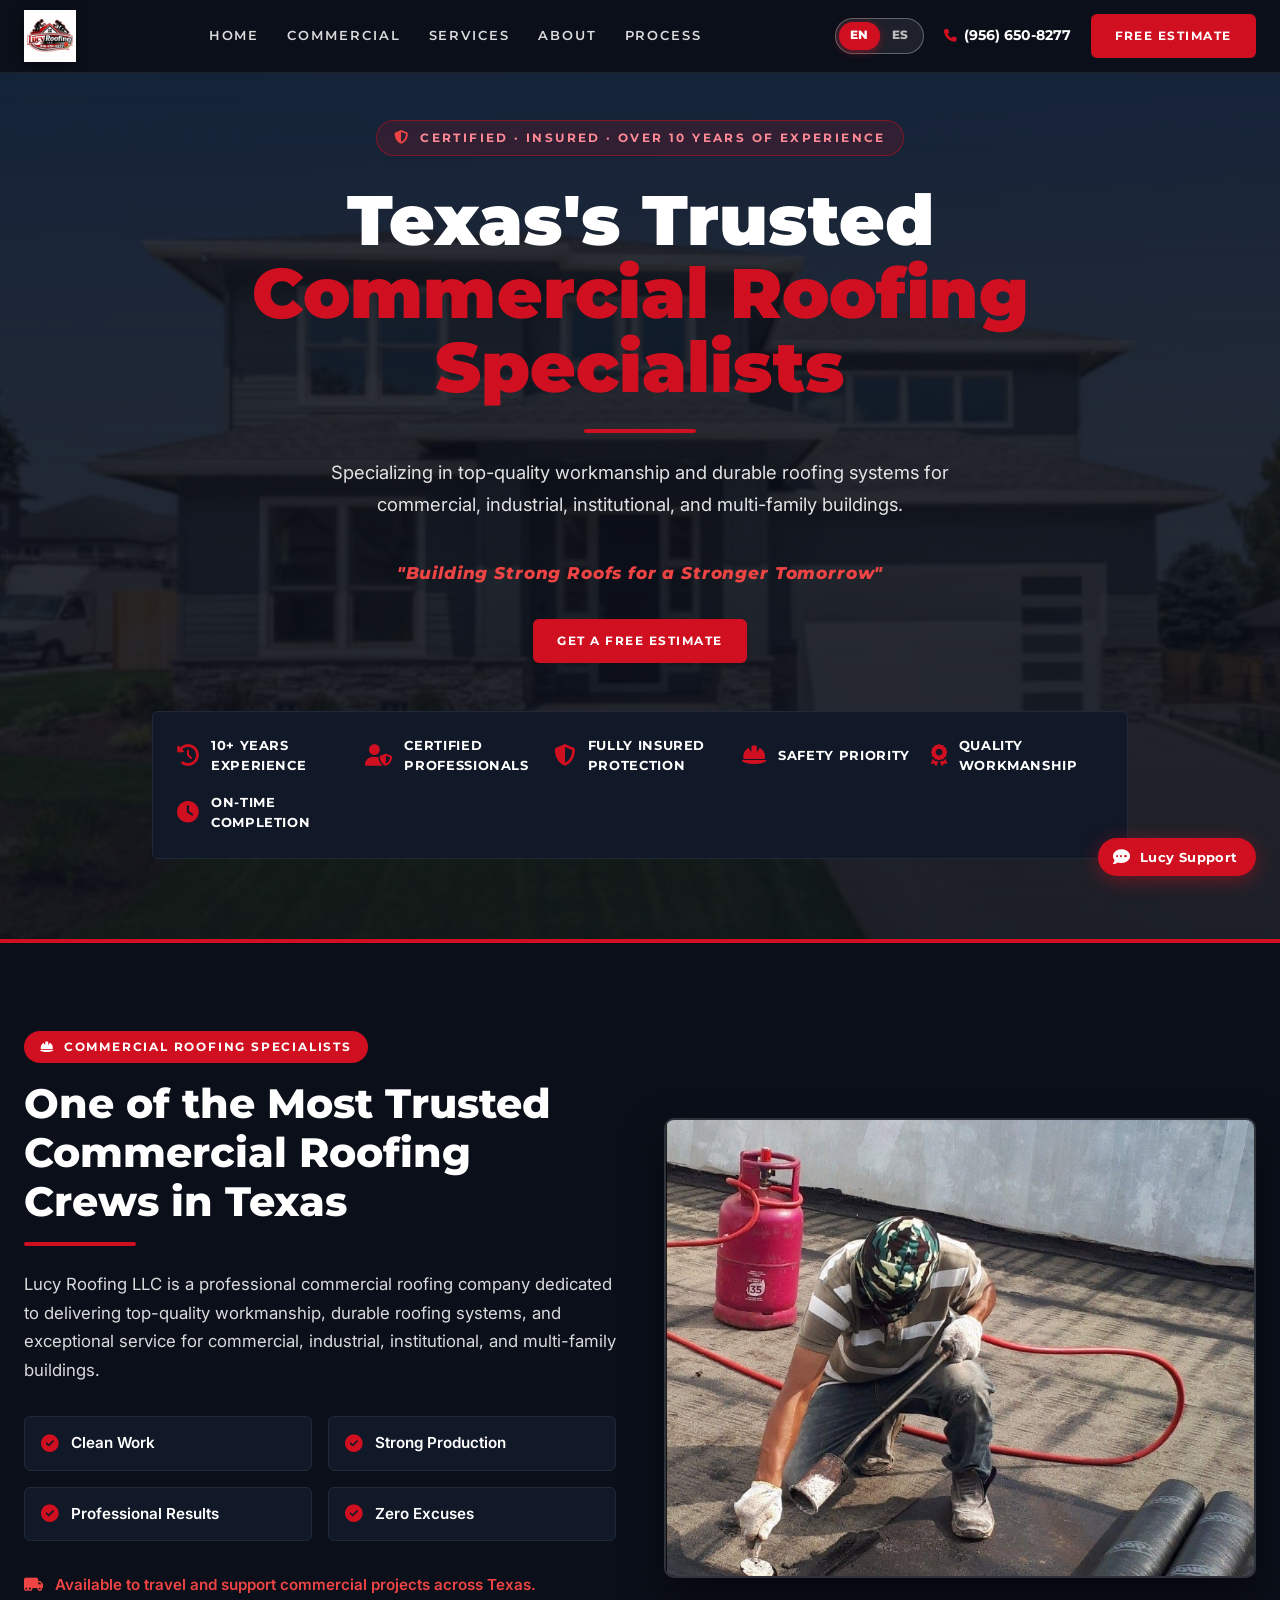
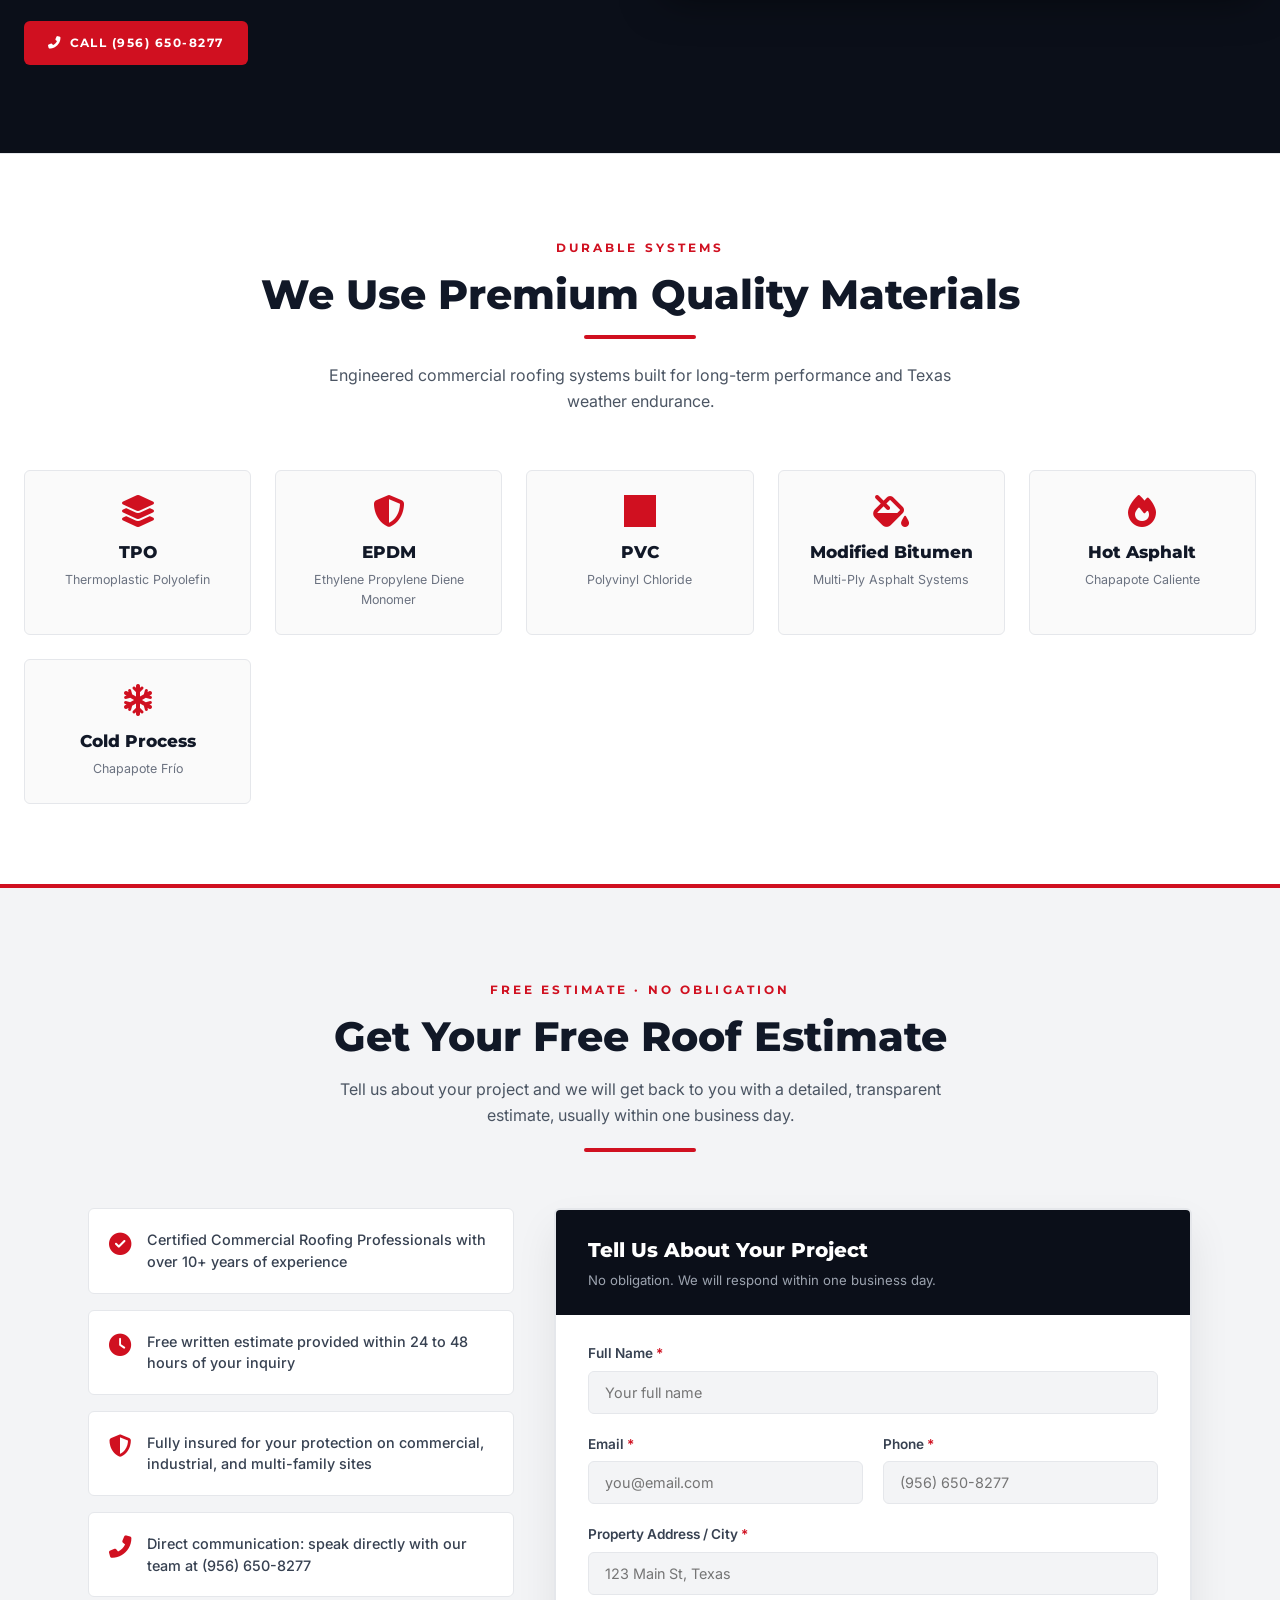
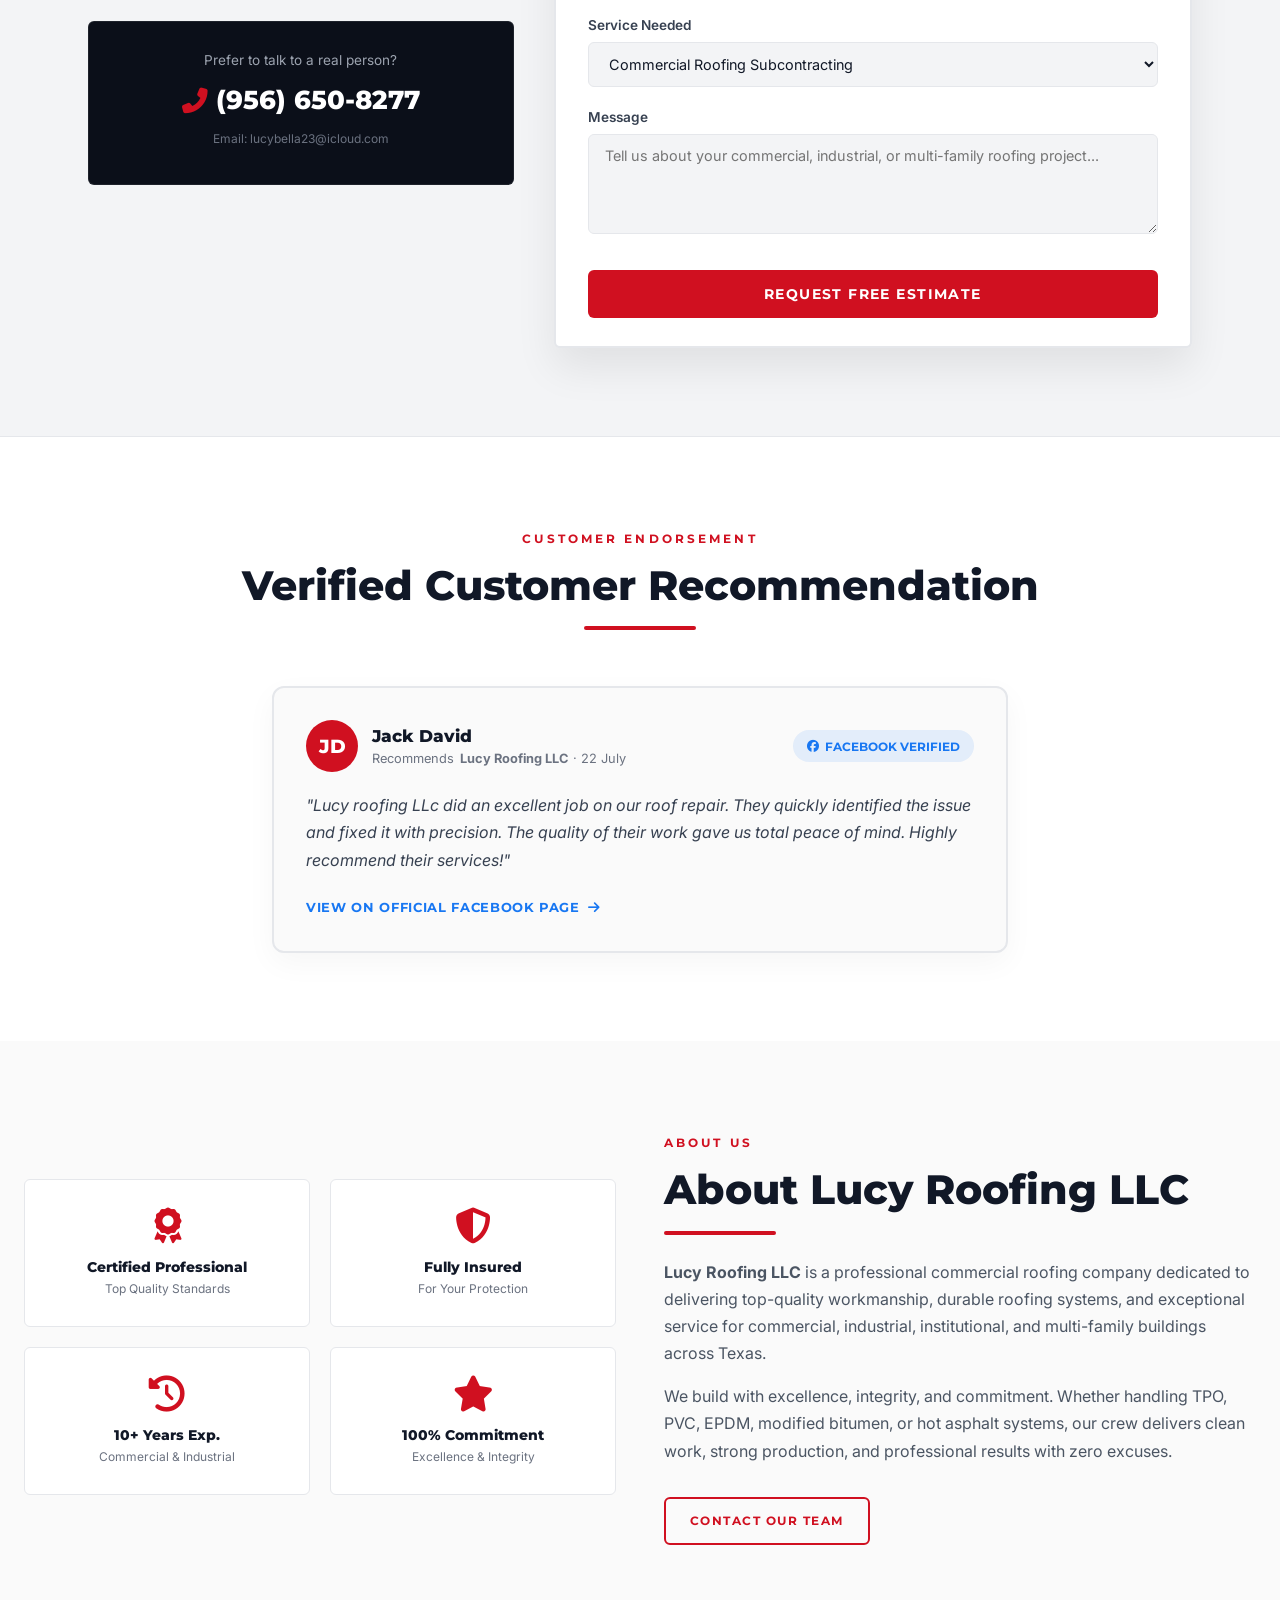
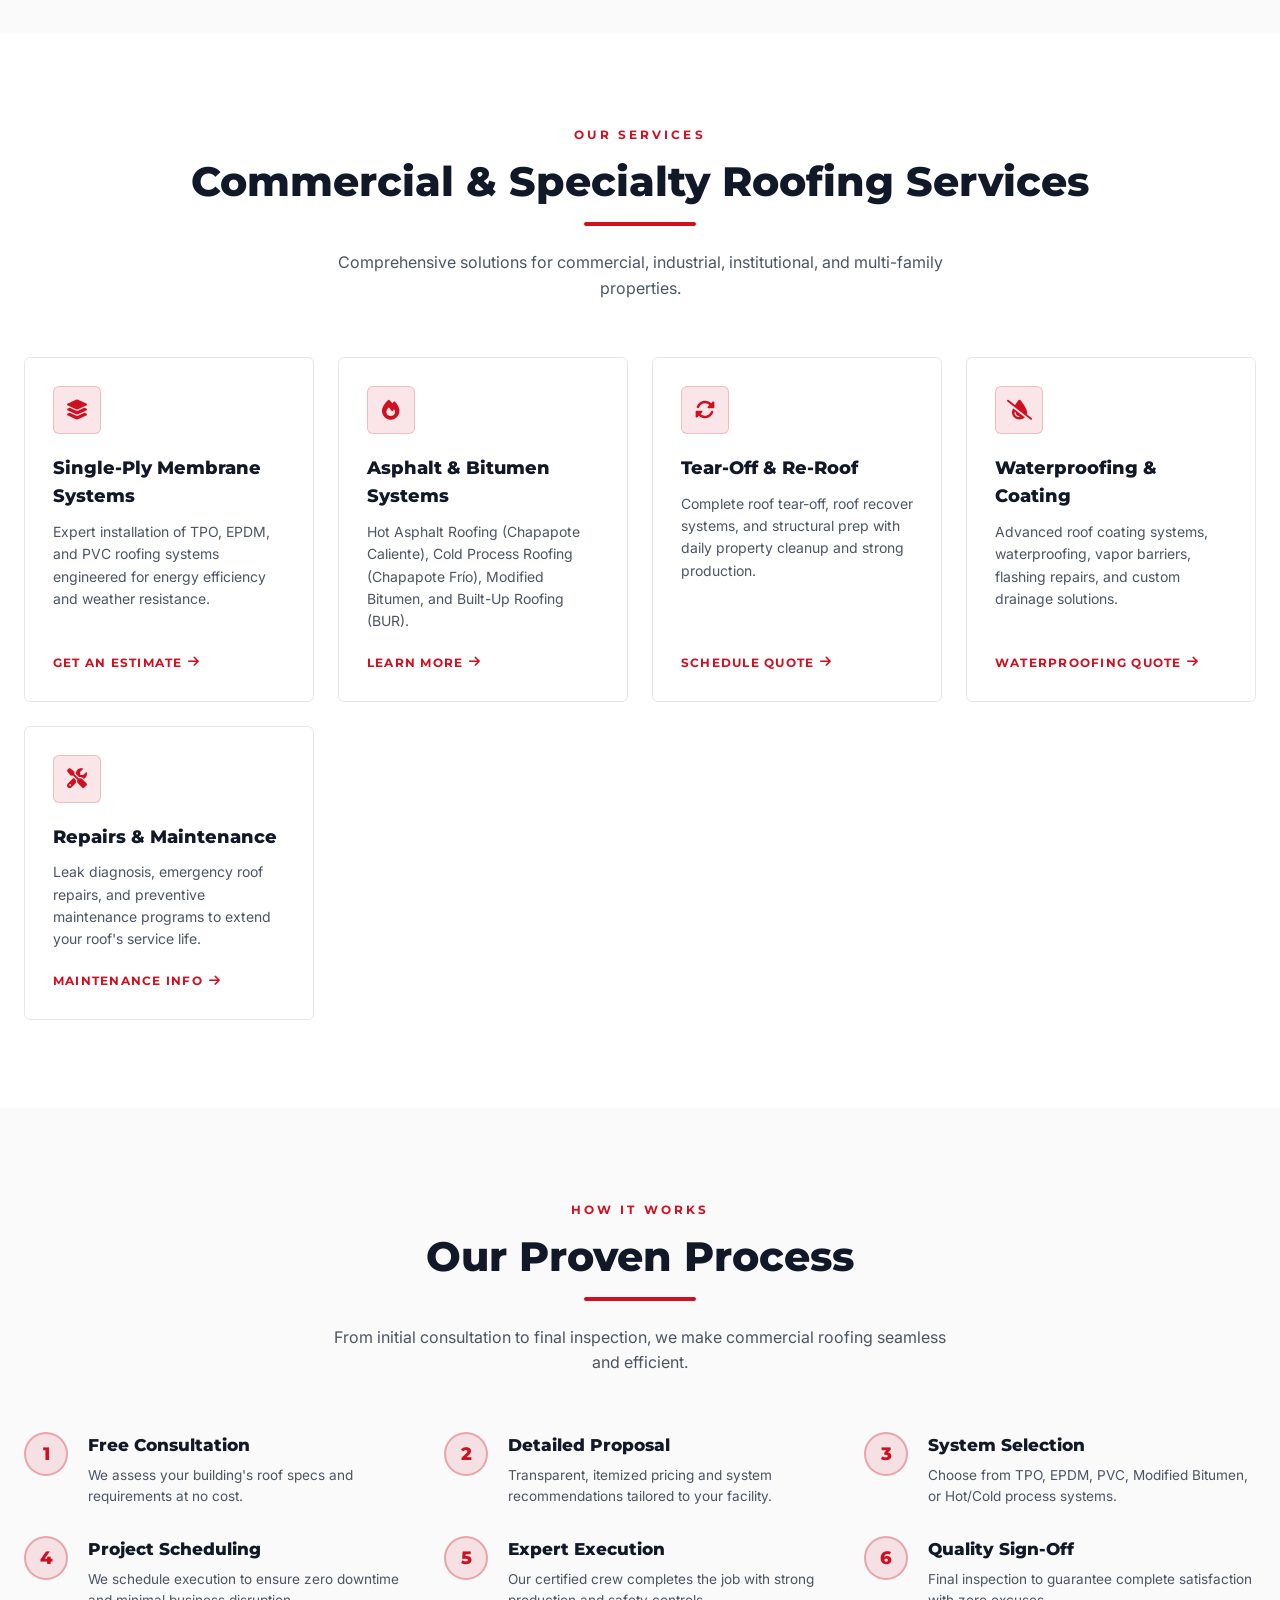
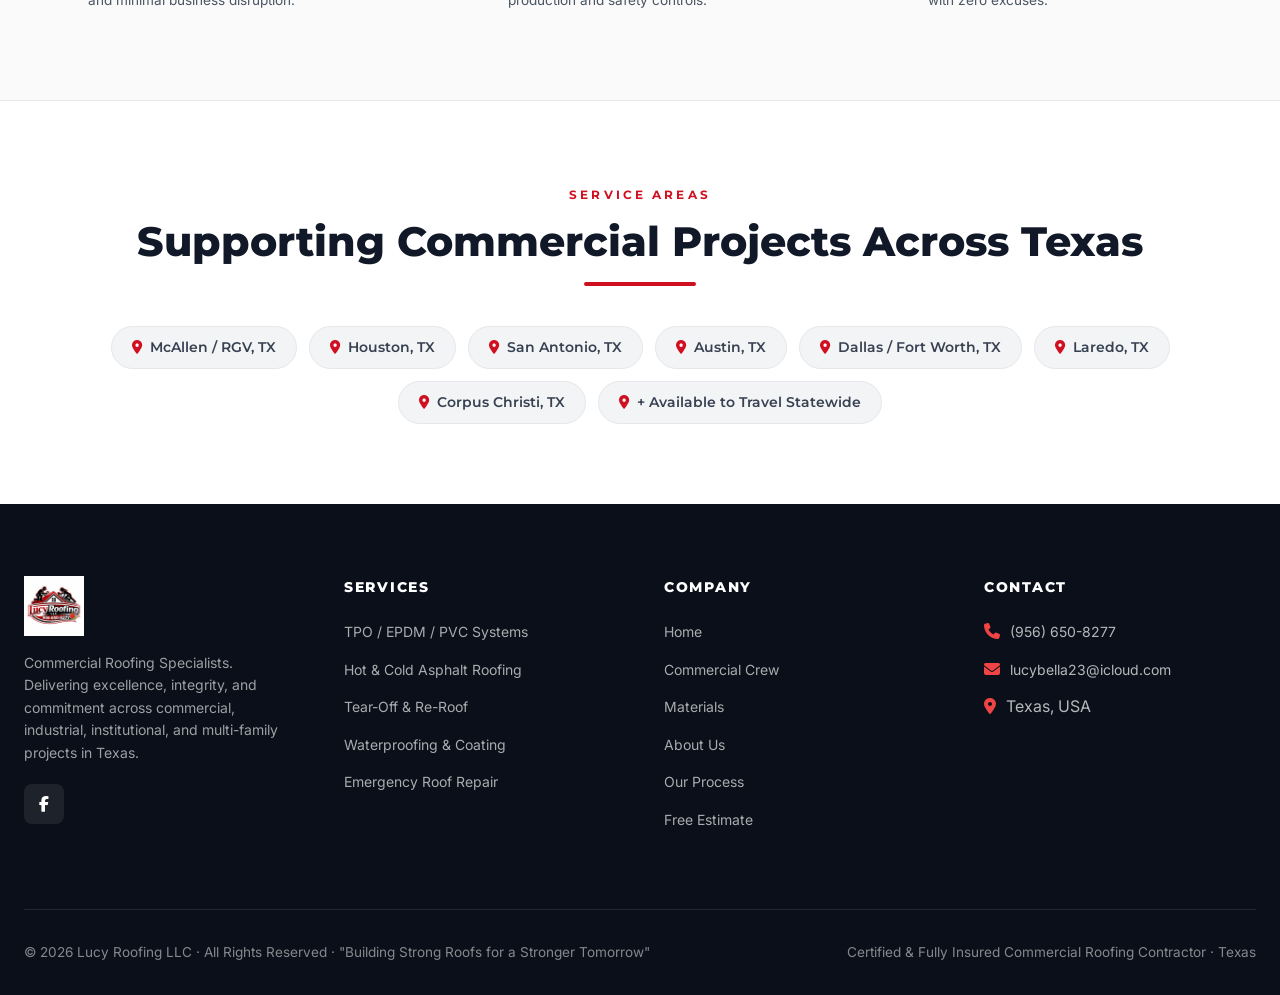
==== commit c2138f8e: "Move Free Estimate btn to mobile hamburger menu; restyle hero badge as pill" ====
--- a/index.html
+++ b/index.html
@@ -171,6 +171,10 @@
     }
     @media (min-width: 1024px) { .mobile-menu-btn { display: none; } }
 
+    /* Hide Free Estimate nav btn on mobile — it lives in the hamburger menu */
+    .header-right .btn-primary { display: none; }
+    @media (min-width: 1024px) { .header-right .btn-primary { display: inline-flex; } }
+
     /* Mobile Nav Dropdown */
     .mobile-dropdown {
       display: none; background-color: var(--charcoal-950);
@@ -182,6 +186,14 @@
       font-family: var(--font-heading); font-weight: 700; font-size: 0.9rem;
       border-bottom: 1px solid rgba(255,255,255,0.08); text-transform: uppercase; letter-spacing: 0.1em;
     }
+    /* CTA button row inside mobile menu */
+    .mobile-dropdown .mobile-cta-btn {
+      display: block; margin-top: 1.25rem; text-align: center;
+      background-color: var(--brand-red); color: var(--white) !important;
+      border-radius: var(--radius); padding: 0.9rem 1.5rem;
+      border-bottom: none !important; font-size: 0.85rem;
+      letter-spacing: 0.15em; box-shadow: 0 4px 14px rgba(208,16,32,0.4);
+    }
 
     /* Hero Section */
     .hero-section {
@@ -202,10 +214,17 @@
     .hero-content { position: relative; z-index: 10; text-align: center; color: var(--white); }
     
     .hero-badge {
-      display: inline-flex; align-items: center; gap: 0.5rem;
-      color: var(--brand-red-lt); font-family: var(--font-heading); font-weight: 700;
-      font-size: 0.8rem; text-transform: uppercase; letter-spacing: 0.25em; margin-bottom: 1.5rem;
-    }
+      display: inline-flex; align-items: center; gap: 0.6rem;
+      background: rgba(208, 16, 32, 0.15);
+      border: 1px solid rgba(208, 16, 32, 0.5);
+      border-radius: 9999px;
+      padding: 0.45rem 1.1rem;
+      color: #ff8a95; font-family: var(--font-heading); font-weight: 700;
+      font-size: 0.75rem; text-transform: uppercase; letter-spacing: 0.2em;
+      margin-bottom: 1.75rem;
+      backdrop-filter: blur(4px);
+    }
+    .hero-badge i { color: var(--brand-red-lt); font-size: 0.85rem; }
     .hero-title {
       font-family: var(--font-heading); font-weight: 900;
       font-size: clamp(2.3rem, 5.5vw, 4.5rem); line-height: 1.05; margin-bottom: 1.5rem;
@@ -596,7 +615,7 @@
       <a href="#process" data-i18n="nav_process">Process</a>
       <a href="#reviews" data-i18n="nav_reviews">Reviews</a>
       <a href="#areas" data-i18n="nav_areas">Service Areas</a>
-      <a href="#contact" data-i18n="mob_get_estimate">Get Free Estimate</a>
+      <a href="#contact" class="mobile-cta-btn" data-i18n="mob_get_estimate">🔧 Get Free Estimate</a>
     </div>
   </header>
 
